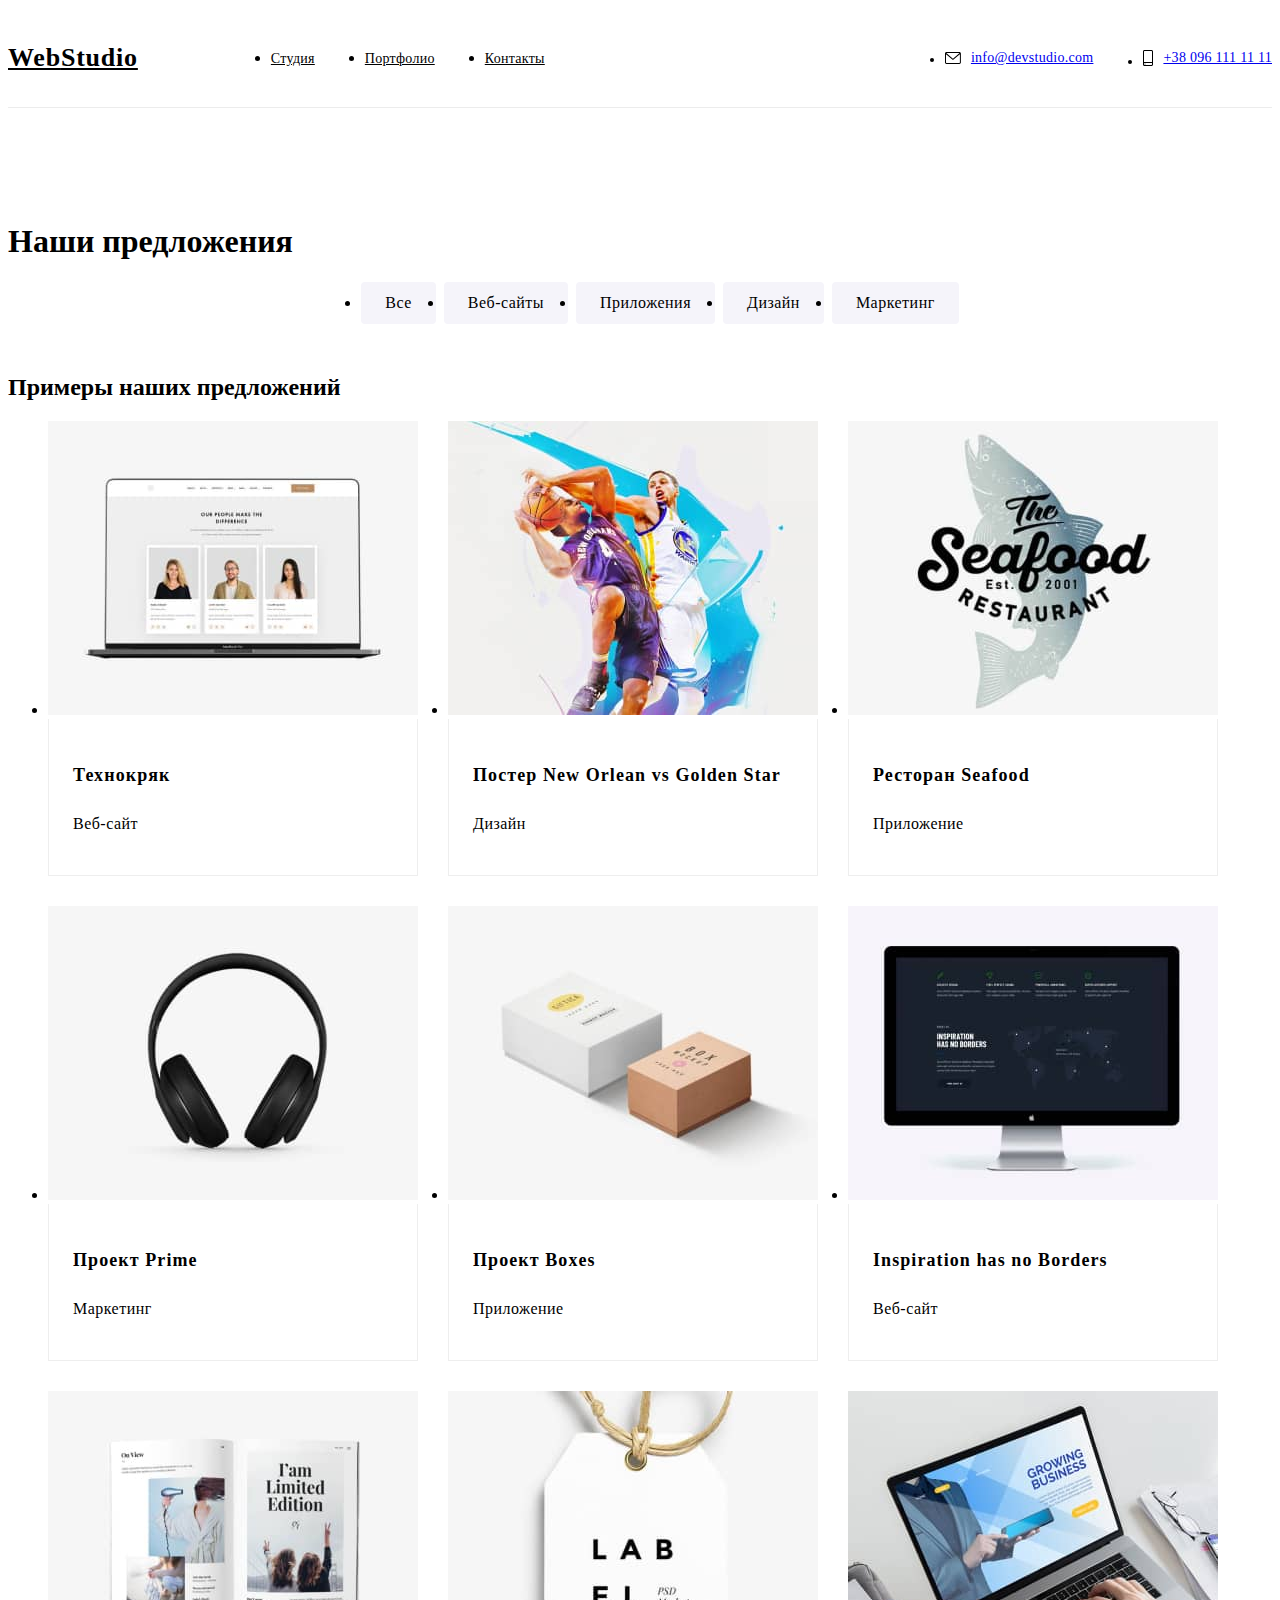
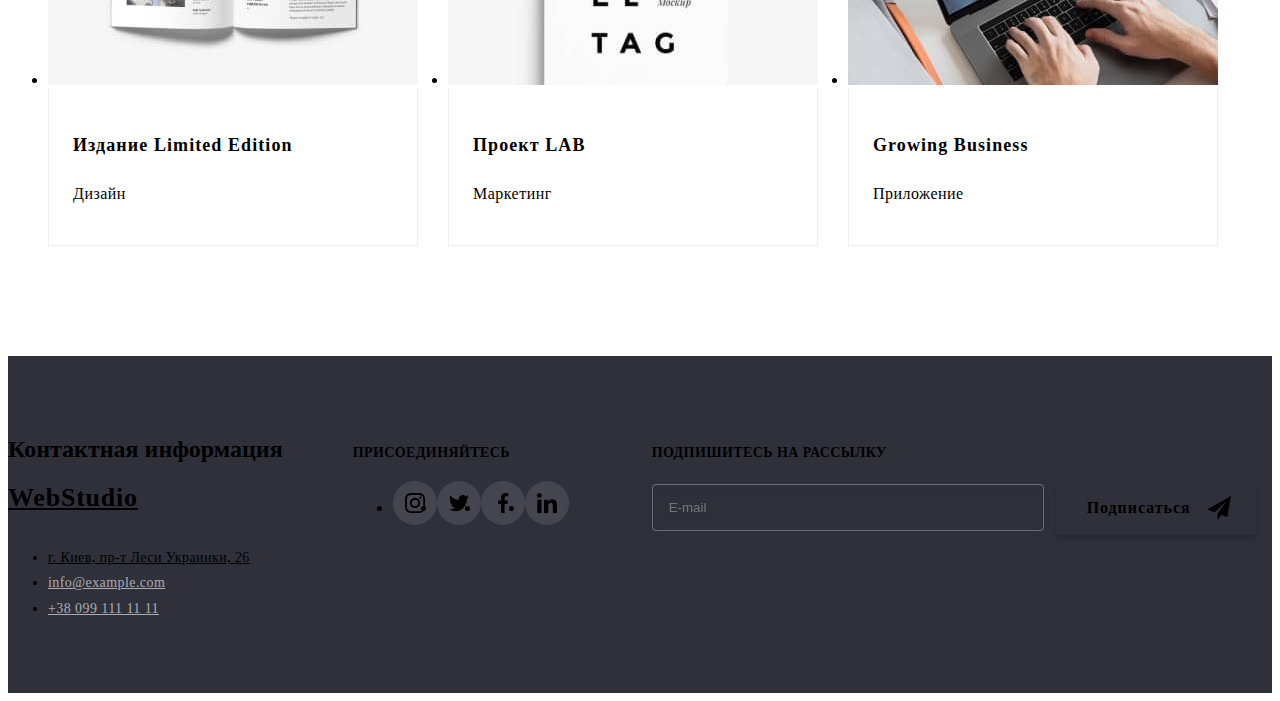
==== portfolio.html @ 4a2175b0 "commit 1" ====
<!DOCTYPE html>
<html lang="ru">
<head>
    <meta charset="UTF-8">
    <meta http-equiv="X-UA-Compatible" content="IE=edge">
    <meta name="viewport" content="width, initial-scale=1.0">
    <title lang="en">WebStudio</title>
    <link rel="preconnect" href="https://fonts.gstatic.com">
    <link href="https://fonts.googleapis.com/css2?family=Raleway:wght@700&family=Roboto:wght@400;500;700;900&display=swap" rel="stylesheet">
    <link rel="stylesheet" href="https://cdnjs.cloudflare.com/ajax/libs/modern-normalize/1.1.0/modern-normalize.min.css" integrity="sha512-wpPYUAdjBVSE4KJnH1VR1HeZfpl1ub8YT/NKx4PuQ5NmX2tKuGu6U/JRp5y+Y8XG2tV+wKQpNHVUX03MfMFn9Q==" crossorigin="anonymous" referrerpolicy="no-referrer" />
    <link rel="stylesheet" href="https://cdnjs.cloudflare.com/ajax/libs/animate.css/4.1.1/animate.min.css"/>
    <link rel="stylesheet" href="./css/styles.css">
</head>
<body>
    <!--Шапка страницы-->
    <header class="header">
        <!--Навигация на другие страницы-->
        <div class="container header-container">
            <nav class="main-nav ">
                <a  href="./index.html" class="logo link logo-shadow "><span class="logo-part"> Web</span>Studio</a>
                <ul class="menu list">
                    <li class="menu-item"><a class="menu-link link" href="./index.html">Студия</a></li>
                    <li class="menu-item"><a class="menu-link link current" href="#портфолио">Портфолио</a></li>
                    <li class="menu-item"><a class="menu-link link" href="#контакты">Контакты</a></li>
                </ul>
            </nav>
            <ul class="communication list">
                <li class="communication-link ">                
                    <a class="mailto-tel-link link" href="mailto:info@devstudio.com">
                        <svg class="icon" width="16" height="12">
                            <use href="./images/icon/sprite.svg#icon-envelope" width="16" height="12"></use>
                        </svg>info@devstudio.com</a></li>
                <li class="communication-link" >
                    <a class="mailto-tel-link link" href="tel:+380961111111">
                        <svg class="icon" width="10" height="16"  >
                            <use href="./images/icon/sprite.svg#icon-smartphone" width="10" height="16" ></use>
                        </svg>+38 096 111 11 11</a></li>
            </ul>
        </div>
    </header>
    <main>
        <section class="portfolio">
            <div class="container offers">
                <h1 class="visually-hidden">Наши предложения</h1>
                <ul class="offers-list list">
                    <li class="offer-item"><button type="button" class="button"> Все </button> </li>
                    <li class="offer-item"><button type="button" class="button"> Веб-сайты </button></li>
                    <li class="offer-item"><button type="button" class="button"> Приложения </button></li>
                    <li class="offer-item"><button type="button" class="button"> Дизайн </button></li>
                    <li class="offer-item"><button type="button" class="button"> Маркетинг </button></li>
                </ul>
            </div>
            <div class="container">
                <h2 class="visually-hidden">Примеры наших предложений</h2>
                <ul class="portfolio-list list">
                    <li class="portfolio-item" >
                        <a href="" class="portfolio-focus">
                            <div class="ortfolio-fucus-img-card">
                                <img class="portfolio-img" src="./images/portfolio/technocrack.jpg" alt="Страница веб-сайта">
                                <p class="overlay">Технокряк это современная площадка распространения коронавируса. Компании используют эту платформу для цифрового шпионажа и атак на защищённые сервера конкурентов.</p>
                            </div>
                            <div class="portfolio-information">
                                <h3 class="portfolio-title">Технокряк</h3>
                                <p class="portfolio-text">Веб-сайт</p>
                            </div>
                        </a>
                    </li>
                    <li class="portfolio-item" >
                        <a href="" class="portfolio-focus">
                            <div class="ortfolio-fucus-img-card">
                                <img class="portfolio-img" src="./images/portfolio/poster.jpg" alt="Два игрока в баскетбол">
                                <p class="overlay">Технокряк это современная площадка распространения коронавируса. Компании используют эту платформу для цифрового шпионажа и атак на защищённые сервера конкурентов.</p>
                            </div>
                            <div class="portfolio-information">
                                <h3 class="portfolio-title">Постер New Orlean vs Golden Star</h3>
                                <p class="portfolio-text">Дизайн</p>
                            </div>
                        </a>
                    </li>
                    <li class="portfolio-item" >
                        <a href="" class="portfolio-focus">
                            <div class="ortfolio-fucus-img-card">
                                <img class="portfolio-img" src="./images/portfolio/restaurant.jpg" alt="Логотип ресторана Seafood">
                                <p class="overlay">Технокряк это современная площадка распространения коронавируса. Компании используют эту платформу для цифрового шпионажа и атак на защищённые сервера конкурентов.</p>
                            </div>
                            <div class="portfolio-information">
                                <h3 class="portfolio-title">Ресторан Seafood</h3>
                                <p class="portfolio-text">Приложение</p>
                            </div>
                        </a>
                    </li>
                    <li class="portfolio-item" >
                        <a href="" class="portfolio-focus">
                            <div class="ortfolio-fucus-img-card">
                                <img class="portfolio-img" src="./images/portfolio/project.jpg" alt="Наушники">
                                <p class="overlay">Технокряк это современная площадка распространения коронавируса. Компании используют эту платформу для цифрового шпионажа и атак на защищённые сервера конкурентов.</p>
                            </div>
                            <div class="portfolio-information">
                                <h3 class="portfolio-title">Проект Prime</h3>
                                <p class="portfolio-text">Маркетинг</p>
                            </div>
                        </a>
                    </li>
                    <li class="portfolio-item" >
                        <a href="" class="portfolio-focus">
                            <div class="ortfolio-fucus-img-card">
                                <img class="portfolio-img" src="./images/portfolio/project-boxes.jpg" alt="Две коробки одна белая вторая светло-коричневая">
                                <p class="overlay">Технокряк это современная площадка распространения коронавируса. Компании используют эту платформу для цифрового шпионажа и атак на защищённые сервера конкурентов.</p>
                            </div>
                            <div class="portfolio-information">
                                <h3 class="portfolio-title">Проект Boxes</h3>
                                <p class="portfolio-text">Приложение</p>
                            </div>
                        </a>
                    </li>
                    <li class="portfolio-item" >
                        <a href="" class="portfolio-focus">
                            <div class="ortfolio-fucus-img-card">
                                <img class="portfolio-img" src="./images/portfolio/inspiration.jpg" alt="Страница веб-сайта на екране монетора">
                                <p class="overlay">Технокряк это современная площадка распространения коронавируса. Компании используют эту платформу для цифрового шпионажа и атак на защищённые сервера конкурентов.</p>
                            </div>
                            <div class="portfolio-information">
                                <h3 class="portfolio-title">Inspiration has no Borders</h3>
                                <p class="portfolio-text">Веб-сайт</p>
                            </div>
                        </a>
                    </li>
                    <li class="portfolio-item" >
                        <a href="" class="portfolio-focus">
                            <div class="ortfolio-fucus-img-card">
                                <img class="portfolio-img" src="./images/portfolio/edition.jpg" alt="Раскрытый журнал">
                                <p class="overlay">Технокряк это современная площадка распространения коронавируса. Компании используют эту платформу для цифрового шпионажа и атак на защищённые сервера конкурентов.</p>
                            </div>
                            <div class="portfolio-information">
                                <h3 class="portfolio-title">Издание Limited Edition</h3>
                                <p class="portfolio-text">Дизайн</p>
                            </div>
                        </a>
                    </li>
                    <li class="portfolio-item" >
                        <a href="" class="portfolio-focus">
                            <div class="ortfolio-fucus-img-card">
                                <img class="portfolio-img" src="./images/portfolio/project-lab.jpg" alt="Ярлык з надписью LAB EL TAG">
                                <p class="overlay">Технокряк это современная площадка распространения коронавируса. Компании используют эту платформу для цифрового шпионажа и атак на защищённые сервера конкурентов.</p>
                            </div>
                            <div class="portfolio-information">
                                <h3 class="portfolio-title">Проект LAB</h3>
                                <p class="portfolio-text">Маркетинг</p>
                            </div>
                        </a>
                    </li>
                    <li class="portfolio-item" >
                        <a href="" class="portfolio-focus">
                            <div class="ortfolio-fucus-img-card">
                                <img class="portfolio-img" src="./images/portfolio/growing-business.jpg" alt="Открыта веб-страница на екране ноутбука">
                                <p class="overlay">Технокряк это современная площадка распространения коронавируса. Компании используют эту платформу для цифрового шпионажа и атак на защищённые сервера конкурентов.</p>
                            </div>
                            <div class="portfolio-information">
                                <h3 class="portfolio-title">Growing Business</h3>
                                <p class="portfolio-text">Приложение</p>
                            </div>
                        </a>
                    </li>
                </ul>
            </div>

        </section>      
    </main>

    <footer class="footer">
        <div class="container footer-container">
            <div class="conteiner-address">
                <h2 class="visually-hidden">Контактная информация</h2>
                <!--Контактная информация-->       
                <a  href="#WebStudio" class="logo link logo-retreat"><span class="logo-part">Web</span><span class="logo-footer">Studio</span> </a>
               <address>
                   <ul class="footer-list list">
                       <li class="footer-item"> <a class="footer-address link" href="https://goo.gl/maps/m8xyBrowQKkQdfv96" target="_blank" rel="noopener noreferrer" >г. Киев, пр-т Леси Украинки, 26</a></li>
                       <li class="footer-item"><a class="footer-mailto link" href="mailto:info@example.com">info@example.com</a></li>
                       <li class="footer-item"> <a class="footer-tel link" href="tel:+380991111111">+38 099 111 11 11</a></li>  
                   </ul>               
               </address>
            </div>
           <div class="container-join">
            <h3 class="join-title" >присоединяйтесь</h3>
            <!--Coц сети--> 
            <ul class="join-list list">
             <li class="join-list-item">
                 <a  href="#" class="join-list-link ">
                    <svg class="join-list-icon">
                        <use href="./images/icon/sprite.svg#icon-instagram"></use>
                    </svg>   
                 </a>
                </li>
             <li class="join-list-item">
                 <a  href="#" class="join-list-link ">
                    <svg class="join-list-icon">
                        <use href="./images/icon/sprite.svg#icon-twitter"></use>
                    </svg>
                 </a>
                </li>
             <li class="join-list-item">
                 <a  href="#" class="join-list-link ">
                    <svg class="join-list-icon">
                        <use href="./images/icon/sprite.svg#icon-facebook"></use>
                    </svg>
                 </a>
                </li>
             <li class="join-list-item">
                 <a  href="#" class="join-list-link ">
                    <svg class="join-list-icon">
                        <use href="./images/icon/sprite.svg#icon-linkedin"></use>
                    </svg>
                 </a>
                </li>
         </ul>
           </div>
           <div class="conteiner-form">
               <h3 class="form-title">Подпишитесь на рассылку</h3>
               <form action="#" class="footer-form">
                   <label class="footer-label">
                       <span class="footer-label">
                            <input class="footer-input" type="email" name="email" placeholder="E-mail" required>
                            <button class="subscribe" type="submit">Подписаться
                                <svg class="subscribe-icon" width="24" height="24">
                                    <use href="./images/icon/sprite.svg#icon-send" ></use>
                                </svg>
                            </button>
                       </span>
                   </label>              
               </form>
           </div>
        </div>
    </footer>

    <script src="./js/modal.js"></script>
</body>
</html>
---- css/styles.css ----
/*============header============*/




.header-container{
    display:flex;     
}

.header{
    border-bottom: 1px solid #ECECEC;
    padding-top: 25px;
    padding-bottom: 24px;
}

.main-nav{
    display: flex;
    align-items: center;
}

/*LOGO*/

.logo{
    margin-right: 93px;
    font-family: var(--secondary-font);
    font-weight: 700;
    font-size: 26px;
    line-height: 1.19;
    letter-spacing: 0.03em;

    color: #000000;
}

.logo-part{
    color: var(--accent-color);
}

/*MENU*/

.link.current{
    color: var(--accent-color);
}

.menu{
    display: flex; 
    align-items: center;
}

.menu-item:not(:last-child){
    margin-right: 50px;
}

.menu-link{
    position: relative;
    font-size: 14px;
    line-height: 1.14;
    letter-spacing: 0.02em;
    padding: 32px 0;         

    color: var(--title-text-colot);

    transition: color 250ms cubic-bezier(0.4, 0, 0.2, 1);
    animation-duration: 500ms;
}

.menu-link:hover,
.menu-link:focus{
    color:var(--accent-color);
}

.menu-link.current::after{
    content: "";
    position: absolute;
    width: 100%;
    height: 4px;
    bottom: 0;
    right: 0;

    background-color: var(--accent-color);
    border-radius: 2px;
}

/*MAILTO AND TEL*/

.communication{
    display: flex;
    margin-left: auto;
    align-items: center;

    font-size: 14px;
    line-height: 1.14;
    letter-spacing: 0.02em;

    fill: var(--secondary-color);
}

.communication-link:not(:last-child){
    margin-right: 50px;
}

.mailto-tel-link{
    display: flex;
    align-items: center;

    transition: fill 250ms cubic-bezier(0.4, 0, 0.2, 1),
    color 250ms cubic-bezier(0.4, 0, 0.2, 1);
}

.mailto-tel-link:hover,
.mailto-tel-link:focus{
    color: var(--accent-color);
    fill: var(--accent-color);
}

.icon{
    margin-right: 10px;
}


/*-----------INDEX--------------*/


/*============header============*/

/*hero*/

.hero{
    background-position: center;
    background-size: cover;
    max-width: 1600px;
    height: 600px;
    margin: 0 auto;
    padding-top: 200px;
    padding-bottom: 200px;

    background-color: #2F303A;
    background-image: linear-gradient(rgba(47, 48, 58, 0.4),
    rgba(47, 48, 58, 0.4))
    ,url("../images/hero/hero.jpg");

    text-align: center;

}

.hero-text{
    margin-right: auto;
    margin-left: auto;

    text-align: center;
    text-transform: uppercase;
    font-weight: 900;
    font-size: 44px;
    line-height: 1.5;
    letter-spacing: 0.06em;
    width: 696px;

    color: var(--primary-bg-color);
    }

 .hero-button{
    padding: 10px 32px;
    margin-top: 30px;
    
    font-family: var(--main-font);
    font-weight: 700;
    font-size: 16px;
    line-height: 1.88;
    align-items: center;
    letter-spacing: 0.06em;
    cursor:pointer;

    color: var(--primary-bg-color);

    background-color: var(--accent-color);
    box-shadow: 0px 4px 4px rgba(0, 0, 0, 0.15);
    border-radius: 4px;
    }


    /*quality*/

.quality{
    padding-top: 94px;
}

 .quality-list{
    display: flex;
    flex-wrap: wrap;
    margin-top: -30px;
    margin-left: -30px;


    font-weight: 400;
    font-size: 14px;
    letter-spacing: 0.03em;
    }

.quality-item {
    margin-top:  30px;
    margin-left: 30px;
    width: 270px;
    
}

.quality-title{
    margin-bottom: 10px;
    font-weight: 700;
    font-size: 14px;
    line-height: 1.14;
    text-transform: uppercase;

    color: var(--title-text-colot);
    }

    .quality-description{
        line-height: 1.71;
    }

.quality-container{
    display: flex;
    align-items: center;
    justify-content: center;
    height: 120px;
    width: 100%;
    text-align: center;
    margin-bottom: 30px;

    background: #F5F4FA;
    border-radius: 4px;
}

.quality-icon{
    width: 70px;
    height: 70px;
}

    /*work*/

.our-work{
    padding-top: 94px;
    padding-bottom: 94px;
}    

.our-work-title{
    padding-bottom: 50px;
    font-weight: 700;
    font-size: 36px;
    line-height: 1.16;
    text-align: center;
    letter-spacing: 0.03em;

    color: var(--title-text-colot);
}

.our-work-list{
    display: flex;
    flex-wrap: wrap;
    margin-top: -30px;
    margin-left: -30px;

}

.our-work-example{
    margin-top: 30px;
    margin-left: 30px;
}

.out-work-card{
    position: relative;
}

.our-work-p{
    position: absolute;
    padding-top: 27px;
    padding-bottom: 27px;
    width: 100%;
    bottom: 0;
    right: 0;

    font-family: var(--main-font);
    font-weight: 700;
    font-size: 14px;
    line-height: 1.14;
    text-align: center;
    letter-spacing: 0.03em;
    text-transform: uppercase;

    color: var(--primary-bg-color);
    background-color: rgba(47, 48, 58, 0.8);
}

/*team*/

.team{
    background: #F5F4FA;
    padding-top: 94px;
    padding-bottom: 94px;
}



.team-title{
    margin-bottom: 50px;
    font-weight: 700;
    font-size: 36px;
    line-height: 1.16;
    text-align: center;
    letter-spacing: 0.03em;

    color: var(--title-text-colot);
}

.team-list{
    display: flex;
    flex-wrap: wrap;
    margin-top: -30px;
    margin-left: -30px;
}

.team-item{
    margin-top: 30px;
    margin-left: 30px;

    width: 270px;
    background-color: var(--primary-bg-color);
    box-shadow: 0px 1px 3px rgba(0, 0, 0, 0.12), 
    0px 1px 1px rgba(0, 0, 0, 0.14), 0px 2px 1px rgba(0, 0, 0, 0.2);
    border-radius: 0px 0px 4px 4px;
}

.team-item-information{
    padding: 30px 32px;
}

.team-representative{
    margin-bottom: 10px;
    font-size: 16px;
    line-height: 1.19;
    text-align: center;
    white-space: pre;
    letter-spacing: 0.03em;

    color: var(--title-text-colot);
}

.team-profession{
    margin-bottom: 16px;
    font-weight: 400;
    font-size: 16px;
    line-height: 1.19;

    text-align: center;
    letter-spacing: 0.03em;
}

.social-list{
    display: flex;
    justify-content: space-between;
}

.social-list-icon{
    width: 20px;
    height: 20px;
}

.social-list-link{
    display: flex;
    align-items: center;
    justify-content: center;
    width: 44px;
    height: 44px;
    border-radius: 50%;
    background-color: transparent;
    fill: #AFB1B8;

    transition: fill 250ms cubic-bezier(0.4, 0, 0.2, 1),
    background-color 250ms cubic-bezier(0.4, 0, 0.2, 1);
}

.social-list-link:focus,
.social-list-link:hover{
    background-color:var(--accent-color);
    fill: var(--primary-bg-color);
} 

/*===============CUSTOMERS===================*/

.customers{
    padding-top: 94px;
    padding-bottom: 94px;
}

.customers-title{
    font-weight: 700;
    font-size: 36px;
    line-height: 1.17;
    text-align: center;
    letter-spacing: 0.03em;

    margin-bottom: 50px;
 
    color: var(--title-text-colot);
}

.customers-item:not(:last-child){
    margin-right: 30px;

}

.customers-list{
    display: flex;
    justify-content: space-between;
    align-items: center;
}

.customers-item{
    width: 170px;
    height: 92px;
}

.customers-list-link{
    display: flex;
    align-items: center;
    justify-content: center;
    width: 100%;
    height: 100%;
    text-align: center;

    background: transparent;
    fill:#AFB1B8;
    border: 1px solid #AFB1B8;
    border-radius: 4px;

    transition: fill 250ms cubic-bezier(0.4, 0, 0.2, 1),
    border 250ms cubic-bezier(0.4, 0, 0.2, 1);
}

.customers-list-link:hover,
.customers-list-link:focus{
    fill: var(--accent-color);
    border:1px solid var(--accent-color);
}


/*============FOOTER===============*/
.footer{
    
    padding-top: 60px;
    padding-bottom: 60px;
    background: #2F303A;
}

.footer-container{
    display: flex;
    align-items: baseline;
}

/* address */

.logo-footer{ 
    color: var(--primary-bg-color);
}

.logo-retreat{
    display: inline-block;
    margin-bottom: 20px;
    margin-right: 0;
}


.footer-item{
    font-style: normal;
    font-weight: 400;
    font-size: 14px;
    line-height: 1.17;

    letter-spacing: 0.03em;
}

.footer-item:not(:last-child){
    margin-bottom: 9px;
}

.footer-address{
    color: var(--primary-bg-color);
}

.footer-mailto,
.footer-tel{
    color: rgba(255, 255, 255, 0.6);

    transition: color 250ms cubic-bezier(0.4, 0, 0.2, 1);
}


.footer-mailto:hover,
.footer-mailto:focus{
    color: var(--accent-color);
}

.footer-tel:hover,
.footer-tel:focus{
    color: var(--accent-color);
}

.conteiner-address{
    margin-right: 70px;
}

/* join */

.container-join{ 
    margin-right: 93px;  
    width: 206px;
}

.join-title{
    margin-bottom: 20px;
    font-weight: 700;
    font-size: 14px;
    line-height: 1.14;
    letter-spacing: 0.03em;
    text-transform: uppercase;

    color: var(--primary-bg-color);
}

.join-list{
    display: flex;
    justify-content: space-between;
}


.join-list:not(:last-child){
    margin-right: 10px;
}


.join-list-icon{
    width: 20px;
    height: 20px;
}

.join-list-link{
    display: flex;
    align-items: center;
    justify-content: center;
    width: 44px;
    height: 44px;
    border-radius: 50%;
    background-color: rgba(255, 255, 255, 0.1);;
    fill: var(--primary-bg-color);

    transition: background-color 250ms cubic-bezier(0.4, 0, 0.2, 1);
}

.join-list-link:focus,
.join-list-link:hover{
    background-color:var(--accent-color);
} 

/* footer-form */

.conteiner-form{
    width: 570px;
}

.form-title{
    margin-bottom: 20px;
    font-family: var(--main-font);
    font-weight: 700;
    font-size: 14px;
    line-height: 1.14;
    letter-spacing: 0.03em;
    text-transform: uppercase;

    color: var(--primary-bg-color);
}

.footer-label{
    display: flex;
    align-items: center;
}

.footer-input{
    padding: 15px 16px;
    width: 358px;
    background-color: transparent;

    border: 1px solid rgba(255, 255, 255, 0.3);
    filter: drop-shadow(0px 4px 4px rgba(0, 0, 0, 0.15));
    border-radius: 4px;
    color: var(--primary-bg-color);
}

.footer-input:focus{
    outline: none;
    border-color: var(--primary-bg-color);
    background-color: transparent;
    color: var(--primary-bg-color);

}

.subscribe{
    width: 200px;
    padding-top: 10px;
    padding-bottom: 10px;
    padding-left: 29px;
    margin-left: 12px;

    font-family: var(--main-font);
    font-weight: 700;
    font-size: 16px;
    line-height: 1.87;
    color: var(--primary-bg-color);

    display: flex;
    align-items: center;
    text-align: center;
    letter-spacing: 0.06em;
    cursor: pointer;

    background-color: var(--accent-color);
    box-shadow: 0px 4px 4px rgba(0, 0, 0, 0.15);
    border-radius: 4px;
    border-color: transparent;
}

.subscribe-icon{
    fill: var(--primary-bg-color);
    margin: auto;
}

/*-----------PORTFOLIO-------------*/

/*------offers-------*/
.offers{
    padding-top: 94px;
    margin-bottom: 50px;
}

.offers-list{
    display: flex;
    justify-content: center;
}

.offer-item:not(:last-child){
    margin-right: 8px;
}
  

.button{
    padding: 6px 22px;
    font-family:var(--main-font);
    font-weight: 500;
    font-size: 16px;
    line-height: 1.63;

    text-align: center;
    letter-spacing: 0.03em;

    cursor:pointer;

    color: var(--title-text-colot);
    background-color: #F5F4FA;
    border-radius: 4px;
    border-color: transparent;

    transition: box-shadow 250ms cubic-bezier(0.4, 0, 0.2, 1),
    background-color 250ms cubic-bezier(0.4, 0, 0.2, 1),
    color 250ms cubic-bezier(0.4, 0, 0.2, 1);
}

.button:focus,
.button:hover{
    color: var(--primary-bg-color);
    background-color: var(--accent-color);
    box-shadow: 0px 3px 1px rgba(0, 0, 0, 0.1), 0px 1px 2px rgba(0, 0, 0, 0.08), 0px 2px 2px rgba(0, 0, 0, 0.12);
}

/*---------img------------*/

.portfolio{
    padding-bottom: 94px;
}

.portfolio-list{
    display: flex;
    flex-wrap: wrap;
    margin-left: -30px;
    margin-top: -30px;
}

.portfolio-item{
    margin-left: 30px;
    margin-top: 30px;
    width: 370px;
    text-decoration: none;

    background-color: var(--primary-bg-color);
    box-sizing: border-box;
}

.portfolio-focus{
    display: block;
    text-decoration: none;
    color: currentColor;

    transition: box-shadow 250ms cubic-bezier(0.4, 0, 0.2, 1);
}

.portfolio-focus:hover,
.portfolio-focus:focus{
    box-shadow: 0px 1px 1px rgba(0, 0, 0, 0.12), 
    0px 4px 4px rgba(0, 0, 0, 0.06), 1px 4px 6px rgba(0, 0, 0, 0.16);
}

.portfolio-information{
    padding: 20px 24px;
    border-right: 1px solid #EEEEEE;
    border-bottom: 1px solid #EEEEEE;
    border-left: 1px solid #EEEEEE;
    text-decoration: none;
}

.portfolio-title{
    margin-bottom: 4px;

    font-family: var(--main-font);
    font-weight: 700;
    font-size: 18px;
    line-height: 2;
    letter-spacing: 0.06em;

    color: var(--title-text-colot);
}

.portfolio-text{
    font-weight: 400;
    font-size: 16px;
    line-height: 1.88;

    letter-spacing: 0.03em;
}

.ortfolio-fucus-img-card{
    position: relative;
    overflow: hidden;
}

.overlay{
    position: absolute;
    padding: 62px 23px;
    overflow: auto;
    top: 0;
    left: 0;
    width: 100%;
    height: 100%;


    font-family: var(--main-font);
    font-weight: 400;
    font-size: 18px;
    line-height: 1.55;    
    letter-spacing: 0.03em;

    background-color: rgba(33, 150, 243, 0.9);;
    color: var(--primary-bg-color);
    border: 1px solid #000000;
    box-shadow: 0px 4px 4px rgba(0, 0, 0, 0.25);

    transform: translateY(100%);
    transition: transform 250ms cubic-bezier(0.4, 0, 0.2, 1);
}

.portfolio-focus:hover .overlay,
.portfolio-focus:focus .overlay{
    transform: translateY(0%);
}

/*================BACKDROP===============*/

.backdrop{
    position: fixed;
    top: 0;
    left: 0;
    width: 100vw;
    height: 100vh;
    background-color: rgba(0, 0, 0, 0.2);

    opacity:1;
    visibility: visible;
    pointer-events: auto;
    transition: opacity 500ms linear, visibility 500ms linear;

}

.modal{
    padding: 40px;
    width: 528px;
    height: 581px;
    background-color: var(--primary-bg-color);
    position: absolute;
    left: 50%;
    top: 50%;
    transform: translate(-50%, -50%);
}

.modal-button{
    position: absolute;
    width: 30px;
    height: 30px;
    cursor: pointer;
    top: 8px;
    right: 8px;
    padding: 0;

    border-radius: 50%;
    background-color: var(--primary-bg-color);
    border: 1px solid rgba(0, 0, 0, 0.1);
}

.modal-button:focus .modal-icon{
    fill: var(--accent-color);
}

.modal-icon{
    text-align: center;
    fill: #000000;
    transition: fill 250ms cubic-bezier(0.4, 0, 0.2, 1);
}

/* .modal-button:focus{
    fill: var(--accent-color);
} */

.is-hidden{
    opacity:0;
    visibility: hidden;
    pointer-events: none;
}

/* in modal */

.modal-form{
    display: flex;
    flex-direction: column;
}

.modal-form-heat{
    margin-bottom: 12px;

    font-family: var(--main-font);
    font-weight: 700;
    font-size: 20px;
    line-height: 1.15;
    text-align: center;
    letter-spacing: 0.03em;
    
    color: var(--title-text-colot);
}

.modal-form-field{
    margin-bottom: 10px;

    font-family: var(--main-font);
    font-weight: 400;
    font-size: 12px;
    line-height: 1.16;
    letter-spacing: 0.01em;
    
    color: var(--secondary-color);
}

.modal-form-imput-wrapper{
    display: block;
    position: relative;
    margin-top: 4px;
}

.modal-form-imput{
    padding: 12px 42px;
    width: 100%;
    height: 40px;

    border: 1px solid rgba(33, 33, 33, 0.2);
    border-radius: 4px;

    transition: border-color 250ms cubic-bezier(0.4, 0, 0.2, 1),
    fill 250ms cubic-bezier(0.4, 0, 0.2, 1);
}

.modal-form-imput:focus{
    outline: none;
    border-color: var(--accent-color);
}

.modal-form-imput:focus+ .modal-form-icon{
    fill: var(--accent-color);
}

.modal-form-message{
    margin-top: 4px;
    padding: 12px 16px;

    resize: none;
    width: 100%;
    height: 120px;

    border: 1px solid rgba(33, 33, 33, 0.2);
    border-radius: 4px;
    transition: border-color 250ms cubic-bezier(0.4, 0, 0.2, 1);
}

.modal-form-message:focus{
    outline: none;
    border-color: var(--accent-color);
}
    
.modal-form-icon{
    position: absolute;
    bottom: 11px;
    left: 12px;
    width: 18px;
    height: 18px; 
}

.modal-form-checkbox:checked + .modal-form-checkbox-label::before {
    background-color: var(--accent-color);
    background-image: url(../images/icon/iconcheck.svg);    
    background-repeat: no-repeat;
    background-position: center;    
    background-origin: padding-box;
    border-color:var(--accent-color);
}

.modal-form-checkbox:focus + .modal-form-checkbox-label::before {
    border-color: var(--accent-color);
}

.modal-form-checkbox{
    transition: outline 250ms cubic-bezier(0.4, 0, 0.2, 1);
}


.modal-form-checkbox-label {
    display: flex;
    align-items: center;
    font-size: 12px;
    margin-bottom: 20px;
}
  
.modal-form-checkbox-label::before {
    display: block;
    content: "";
    width: 16px;
    height: 15px;
    border: 2px solid #212121;
    cursor: pointer;
    margin-right: 8px;
    border-radius: 4px;
}

.modal-form-checkbox-label{
    display: flex;
    align-items: center;
    margin-bottom: 30px;

    font-family: var(--main-font);
    font-weight: 400;
    font-size: 14px;
    line-height: 2;
    letter-spacing: 0.03em;

    color: var(--secondary-color);
}

.modal-form-button{
    margin-right: auto;
    margin-left: auto;
    padding-top: 10px;
    padding-bottom: 10px;
    width: 200px;
    
    font-family: var(--main-font);
    font-weight: 700;
    font-size: 16px;
    line-height: 1.88;
    align-items: center;
    letter-spacing: 0.06em;
    cursor:pointer;
    
    color: var(--primary-bg-color);
    
    background: #2196F3;
    box-shadow: 0px 4px 4px rgba(0, 0, 0, 0.15);
    border-radius: 4px;
    border-color: transparent;
}

.modal-form-checlbox-link {
    font-family: var(--main-font);
    font-weight: 400;
    font-size: 14px;
    line-height: 2;
    
    letter-spacing: 0.03em;
    text-decoration-line: underline;
    color: var(--accent-color);
}
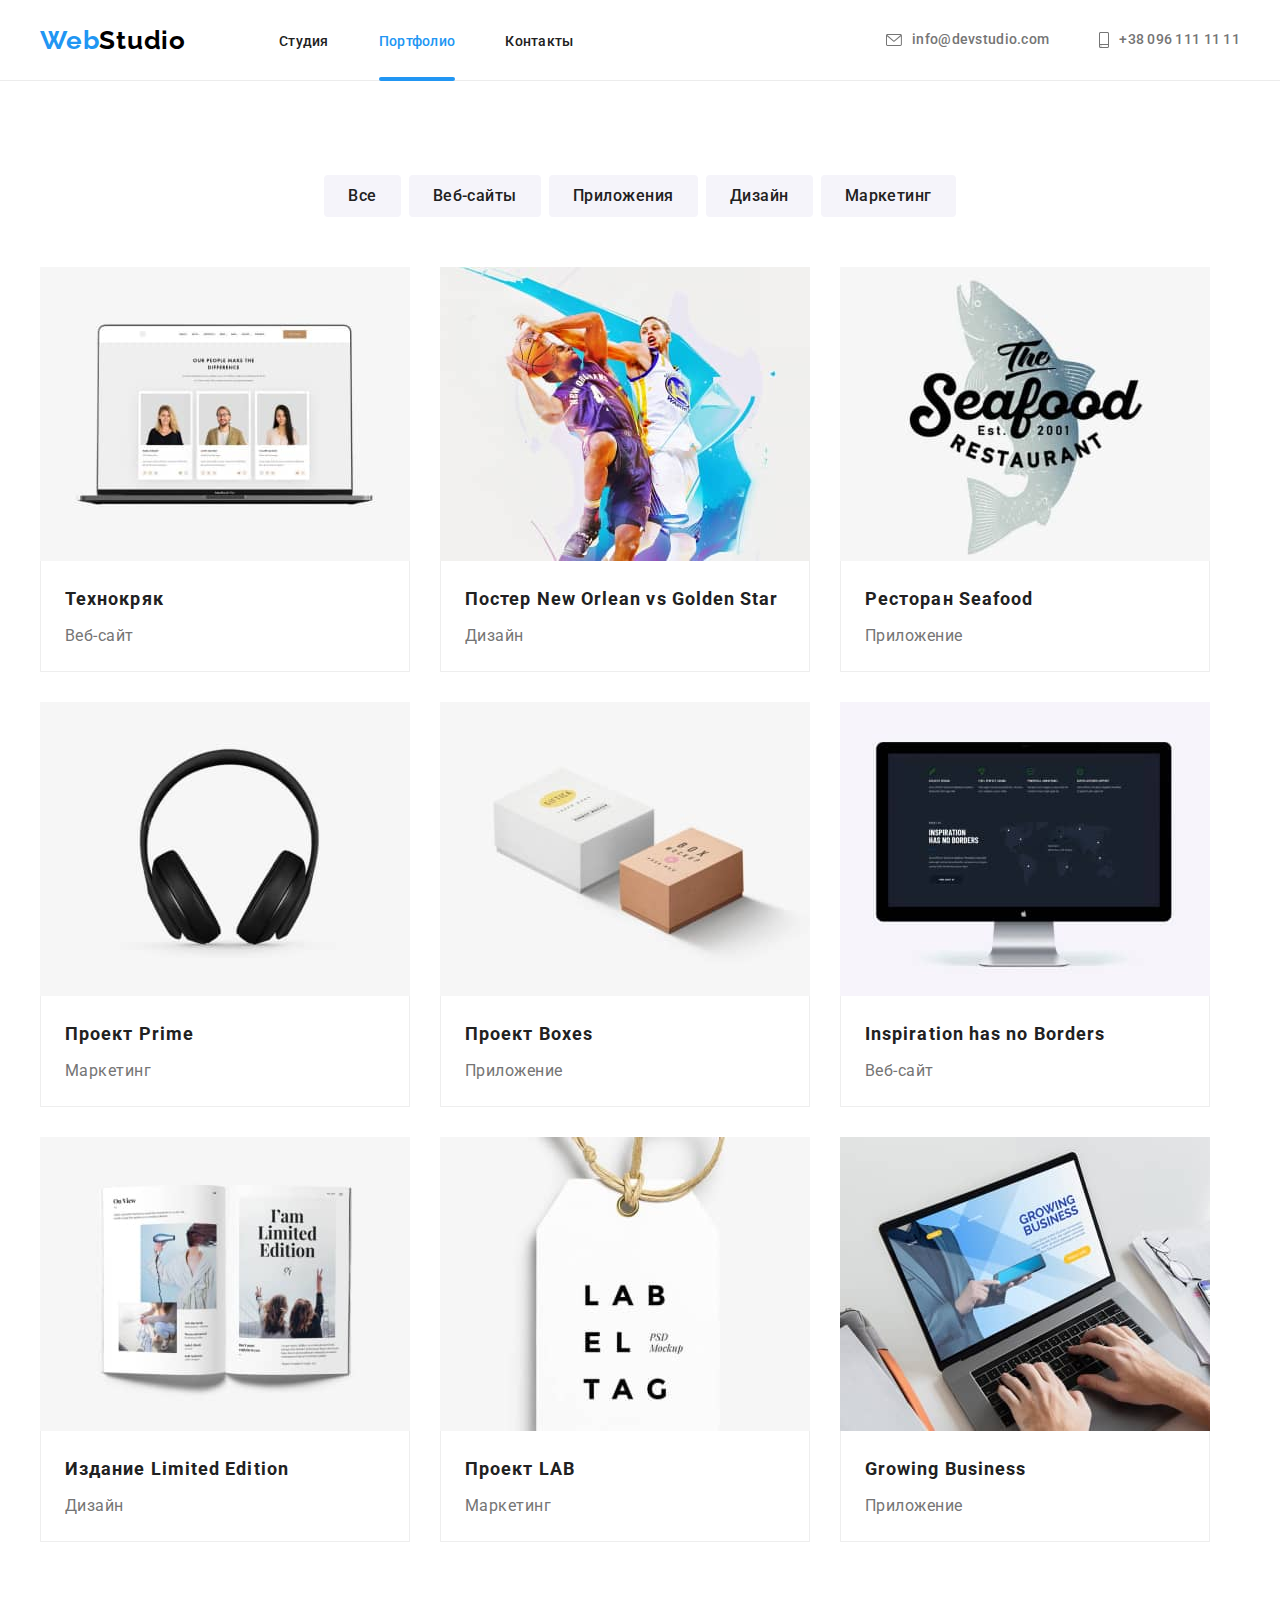
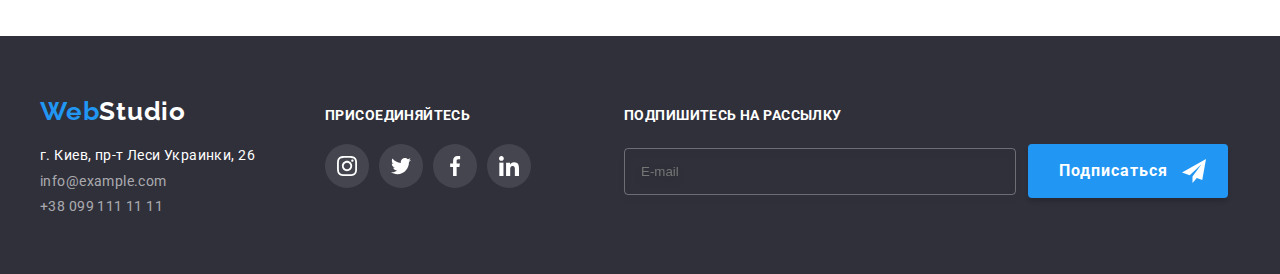
==== commit e7928899: "перетворення з css на scss" ====
--- a/portfolio.html
+++ b/portfolio.html
@@ -9,7 +9,7 @@
     <link href="https://fonts.googleapis.com/css2?family=Raleway:wght@700&family=Roboto:wght@400;500;700;900&display=swap" rel="stylesheet">
     <link rel="stylesheet" href="https://cdnjs.cloudflare.com/ajax/libs/modern-normalize/1.1.0/modern-normalize.min.css" integrity="sha512-wpPYUAdjBVSE4KJnH1VR1HeZfpl1ub8YT/NKx4PuQ5NmX2tKuGu6U/JRp5y+Y8XG2tV+wKQpNHVUX03MfMFn9Q==" crossorigin="anonymous" referrerpolicy="no-referrer" />
     <link rel="stylesheet" href="https://cdnjs.cloudflare.com/ajax/libs/animate.css/4.1.1/animate.min.css"/>
-    <link rel="stylesheet" href="./css/styles.css">
+    <link rel="stylesheet" href="./css/main.min.css">
 </head>
 <body>
     <!--Шапка страницы-->
--- a/css/main.min.css
+++ b/css/main.min.css
@@ -0,0 +1,2 @@
+:root{--main-font:'Roboto', "Sans","Lato", sans-serif;--secondary-font:'Raleway', "Montserrat", sans-serif;--title-text-colot: #212121;--accent-color: #2196F3;--primary-bg-color:#FFFFFF;--secondary-color:#757575}.visually-hidden{position:absolute;width:1px;height:1px;margin:-1px;border:0;padding:0;white-space:nowrap;clip-path:inset(100%);clip:rect(0 0 0 0);overflow:hidden}body{font-family:var(--main-font);font-weight:500;margin:0px;color:var(--secondary-color);background:var(--primary-bg-color)}h1,h2,h3,h4,h5,h6,p{margin-top:0;margin-bottom:0}ul,ol{margin-top:0;margin-bottom:0;padding-left:0}img{display:block;max-width:100%;height:auto}.list{list-style:none}.link{text-decoration:none;color:inherit}.container{width:1200px;padding-left:15px;padding-right:15px;margin:0 auto}.backdrop{position:fixed;top:0;left:0;width:100vw;height:100vh;background-color:rgba(0,0,0,0.2);opacity:1;visibility:visible;pointer-events:auto;transition:opacity 500ms linear, visibility 500ms linear}.is-hidden{opacity:0;visibility:hidden;pointer-events:none}.logo{margin-right:93px;font-family:var(--secondary-font);font-weight:700;font-size:26px;line-height:1.19;letter-spacing:0.03em;color:#000000}.logo-part{color:var(--accent-color)}.logo-footer{color:var(--primary-bg-color)}.logo-retreat{display:inline-block;margin-bottom:20px;margin-right:0}.social-list{display:flex;justify-content:space-between}.social-list-icon{width:20px;height:20px}.social-list-link{display:flex;align-items:center;justify-content:center;width:44px;height:44px;border-radius:50%;background-color:transparent;fill:#AFB1B8;transition:fill 250ms cubic-bezier(0.4, 0, 0.2, 1),background-color 250ms cubic-bezier(0.4, 0, 0.2, 1)}.social-list-link:focus,.social-list-link:hover{background-color:var(--accent-color);fill:var(--primary-bg-color)}.button{padding:6px 22px;font-family:var(--main-font);font-weight:500;font-size:16px;line-height:1.63;text-align:center;letter-spacing:0.03em;cursor:pointer;color:var(--title-text-colot);background-color:#F5F4FA;border-radius:4px;border-color:transparent;transition:box-shadow 250ms cubic-bezier(0.4, 0, 0.2, 1),background-color 250ms cubic-bezier(0.4, 0, 0.2, 1),color 250ms cubic-bezier(0.4, 0, 0.2, 1)}.button:focus,.button:hover{color:var(--primary-bg-color);background-color:var(--accent-color);box-shadow:0px 3px 1px rgba(0,0,0,0.1),0px 1px 2px rgba(0,0,0,0.08),0px 2px 2px rgba(0,0,0,0.12)}.header-container{display:flex}.header{border-bottom:1px solid #ECECEC;padding-top:25px;padding-bottom:24px}.main-nav{display:flex;align-items:center}.link.current{color:var(--accent-color)}.menu{display:flex;align-items:center}.menu-item:not(:last-child){margin-right:50px}.menu-link{position:relative;font-size:14px;line-height:1.14;letter-spacing:0.02em;padding:32px 0;color:var(--title-text-colot);transition:color 250ms cubic-bezier(0.4, 0, 0.2, 1);animation-duration:500ms}.menu-link:hover,.menu-link:focus{color:var(--accent-color)}.menu-link.current::after{content:"";position:absolute;width:100%;height:4px;bottom:0;right:0;background-color:var(--accent-color);border-radius:2px}.communication{display:flex;margin-left:auto;align-items:center;font-size:14px;line-height:1.14;letter-spacing:0.02em;fill:var(--secondary-color)}.communication-link:not(:last-child){margin-right:50px}.mailto-tel-link{display:flex;align-items:center;transition:fill 250ms cubic-bezier(0.4, 0, 0.2, 1),color 250ms cubic-bezier(0.4, 0, 0.2, 1)}.mailto-tel-link:hover,.mailto-tel-link:focus{color:var(--accent-color);fill:var(--accent-color)}.icon{margin-right:10px}.modal{padding:40px;width:528px;height:581px;background-color:var(--primary-bg-color);position:absolute;left:50%;top:50%;transform:translate(-50%, -50%)}.modal-button{position:absolute;width:30px;height:30px;cursor:pointer;top:8px;right:8px;padding:0;border-radius:50%;background-color:var(--primary-bg-color);border:1px solid rgba(0,0,0,0.1)}.modal-button:focus .modal-icon{fill:var(--accent-color)}.modal-icon{text-align:center;fill:#000000;transition:fill 250ms cubic-bezier(0.4, 0, 0.2, 1)}.modal-form{display:flex;flex-direction:column}.modal-form-heat{margin-bottom:12px;font-family:var(--main-font);font-weight:700;font-size:20px;line-height:1.15;text-align:center;letter-spacing:0.03em;color:var(--title-text-colot)}.modal-form-field{margin-bottom:10px;font-family:var(--main-font);font-weight:400;font-size:12px;line-height:1.16;letter-spacing:0.01em;color:var(--secondary-color)}.modal-form-imput-wrapper{display:block;position:relative;margin-top:4px}.modal-form-imput{padding:12px 42px;width:100%;height:40px;border:1px solid rgba(33,33,33,0.2);border-radius:4px;transition:border-color 250ms cubic-bezier(0.4, 0, 0.2, 1),fill 250ms cubic-bezier(0.4, 0, 0.2, 1)}.modal-form-imput:focus{outline:none;border-color:var(--accent-color)}.modal-form-imput:focus+.modal-form-icon{fill:var(--accent-color)}.modal-form-message{margin-top:4px;padding:12px 16px;resize:none;width:100%;height:120px;border:1px solid rgba(33,33,33,0.2);border-radius:4px;transition:border-color 250ms cubic-bezier(0.4, 0, 0.2, 1)}.modal-form-message:focus{outline:none;border-color:var(--accent-color)}.modal-form-icon{position:absolute;bottom:11px;left:12px;width:18px;height:18px}.modal-form-checkbox:checked+.modal-form-checkbox-label::before{background-color:var(--accent-color);background-image:url(../images/icon/iconcheck.svg);background-repeat:no-repeat;background-position:center;background-origin:padding-box;border-color:var(--accent-color)}.modal-form-checkbox:focus+.modal-form-checkbox-label::before{border-color:var(--accent-color)}.modal-form-checkbox{transition:outline 250ms cubic-bezier(0.4, 0, 0.2, 1)}.modal-form-checkbox-label{display:flex;align-items:center;font-size:12px;margin-bottom:20px}.modal-form-checkbox-label::before{display:block;content:"";width:16px;height:15px;border:2px solid #212121;cursor:pointer;margin-right:8px;border-radius:4px}.modal-form-checkbox-label{display:flex;align-items:center;margin-bottom:30px;font-family:var(--main-font);font-weight:400;font-size:14px;line-height:2;letter-spacing:0.03em;color:var(--secondary-color)}.modal-form-button{margin-right:auto;margin-left:auto;padding-top:10px;padding-bottom:10px;width:200px;font-family:var(--main-font);font-weight:700;font-size:16px;line-height:1.88;align-items:center;letter-spacing:0.06em;cursor:pointer;color:var(--primary-bg-color);background:#2196F3;box-shadow:0px 4px 4px rgba(0,0,0,0.15);border-radius:4px;border-color:transparent}.modal-form-checlbox-link{font-family:var(--main-font);font-weight:400;font-size:14px;line-height:2;letter-spacing:0.03em;text-decoration-line:underline;color:var(--accent-color)}.hero{background-position:center;background-size:cover;max-width:1600px;height:600px;margin:0 auto;padding-top:200px;padding-bottom:200px;background-color:#2F303A;background-image:linear-gradient(rgba(47,48,58,0.4), rgba(47,48,58,0.4)),url("../images/hero/hero.jpg");text-align:center}.hero-text{margin-right:auto;margin-left:auto;text-align:center;text-transform:uppercase;font-weight:900;font-size:44px;line-height:1.5;letter-spacing:0.06em;width:696px;color:var(--primary-bg-color)}.hero-button{padding:10px 32px;margin-top:30px;font-family:var(--main-font);font-weight:700;font-size:16px;line-height:1.88;align-items:center;letter-spacing:0.06em;cursor:pointer;color:var(--primary-bg-color);background-color:var(--accent-color);box-shadow:0px 4px 4px rgba(0,0,0,0.15);border-radius:4px}.our-work{padding-top:94px;padding-bottom:94px}.our-work-title{padding-bottom:50px;font-weight:700;font-size:36px;line-height:1.16;text-align:center;letter-spacing:0.03em;color:var(--title-text-colot)}.our-work-list{display:flex;flex-wrap:wrap;margin-top:-30px;margin-left:-30px}.our-work-example{margin-top:30px;margin-left:30px}.out-work-card{position:relative}.our-work-p{position:absolute;padding-top:27px;padding-bottom:27px;width:100%;bottom:0;right:0;font-family:var(--main-font);font-weight:700;font-size:14px;line-height:1.14;text-align:center;letter-spacing:0.03em;text-transform:uppercase;color:var(--primary-bg-color);background-color:rgba(47,48,58,0.8)}.quality{padding-top:94px}.quality-list{display:flex;flex-wrap:wrap;margin-top:-30px;margin-left:-30px;font-weight:400;font-size:14px;letter-spacing:0.03em}.quality-item{margin-top:30px;margin-left:30px;width:270px}.quality-title{margin-bottom:10px;font-weight:700;font-size:14px;line-height:1.14;text-transform:uppercase;color:var(--title-text-colot)}.quality-description{line-height:1.71}.quality-container{display:flex;align-items:center;justify-content:center;height:120px;width:100%;text-align:center;margin-bottom:30px;background:#F5F4FA;border-radius:4px}.quality-icon{width:70px;height:70px}.team{background:#F5F4FA;padding-top:94px;padding-bottom:94px}.team-title{margin-bottom:50px;font-weight:700;font-size:36px;line-height:1.16;text-align:center;letter-spacing:0.03em;color:var(--title-text-colot)}.team-list{display:flex;flex-wrap:wrap;margin-top:-30px;margin-left:-30px}.team-item{margin-top:30px;margin-left:30px;width:270px;background-color:var(--primary-bg-color);box-shadow:0px 1px 3px rgba(0,0,0,0.12),0px 1px 1px rgba(0,0,0,0.14),0px 2px 1px rgba(0,0,0,0.2);border-radius:0px 0px 4px 4px}.team-item-information{padding:30px 32px}.team-representative{margin-bottom:10px;font-size:16px;line-height:1.19;text-align:center;white-space:pre;letter-spacing:0.03em;color:var(--title-text-colot)}.team-profession{margin-bottom:16px;font-weight:400;font-size:16px;line-height:1.19;text-align:center;letter-spacing:0.03em}.customers{padding-top:94px;padding-bottom:94px}.customers-title{font-weight:700;font-size:36px;line-height:1.17;text-align:center;letter-spacing:0.03em;margin-bottom:50px;color:var(--title-text-colot)}.customers-item:not(:last-child){margin-right:30px}.customers-list{display:flex;justify-content:space-between;align-items:center}.customers-item{width:170px;height:92px}.customers-list-link{display:flex;align-items:center;justify-content:center;width:100%;height:100%;text-align:center;background:transparent;fill:#AFB1B8;border:1px solid #AFB1B8;border-radius:4px;transition:fill 250ms cubic-bezier(0.4, 0, 0.2, 1),border 250ms cubic-bezier(0.4, 0, 0.2, 1)}.customers-list-link:hover,.customers-list-link:focus{fill:var(--accent-color);border:1px solid var(--accent-color)}.container-join{margin-right:93px;width:206px}.join-title{margin-bottom:20px;font-weight:700;font-size:14px;line-height:1.14;letter-spacing:0.03em;text-transform:uppercase;color:var(--primary-bg-color)}.join-list{display:flex;justify-content:space-between}.join-list:not(:last-child){margin-right:10px}.join-list-icon{width:20px;height:20px}.join-list-link{display:flex;align-items:center;justify-content:center;width:44px;height:44px;border-radius:50%;background-color:rgba(255,255,255,0.1);fill:var(--primary-bg-color);transition:background-color 250ms cubic-bezier(0.4, 0, 0.2, 1)}.join-list-link:focus,.join-list-link:hover{background-color:var(--accent-color)}.footer{padding-top:60px;padding-bottom:60px;background:#2F303A}.footer-container{display:flex;align-items:baseline}.footer-item{font-style:normal;font-weight:400;font-size:14px;line-height:1.17;letter-spacing:0.03em}.footer-item:not(:last-child){margin-bottom:9px}.footer-address{color:var(--primary-bg-color)}.footer-mailto,.footer-tel{color:rgba(255,255,255,0.6);transition:color 250ms cubic-bezier(0.4, 0, 0.2, 1)}.footer-mailto:hover,.footer-mailto:focus{color:var(--accent-color)}.footer-tel:hover,.footer-tel:focus{color:var(--accent-color)}.conteiner-address{margin-right:70px}.conteiner-form{width:570px}.form-title{margin-bottom:20px;font-family:var(--main-font);font-weight:700;font-size:14px;line-height:1.14;letter-spacing:0.03em;text-transform:uppercase;color:var(--primary-bg-color)}.footer-label{display:flex;align-items:center}.footer-input{padding:15px 16px;width:358px;background-color:transparent;border:1px solid rgba(255,255,255,0.3);filter:drop-shadow(0px 4px 4px rgba(0,0,0,0.15));border-radius:4px;color:var(--primary-bg-color)}.footer-input:focus{outline:none;border-color:var(--primary-bg-color);background-color:transparent;color:var(--primary-bg-color)}.subscribe{width:200px;padding-top:10px;padding-bottom:10px;padding-left:29px;margin-left:12px;font-family:var(--main-font);font-weight:700;font-size:16px;line-height:1.87;color:var(--primary-bg-color);display:flex;align-items:center;text-align:center;letter-spacing:0.06em;cursor:pointer;background-color:var(--accent-color);box-shadow:0px 4px 4px rgba(0,0,0,0.15);border-radius:4px;border-color:transparent}.subscribe-icon{fill:var(--primary-bg-color);margin:auto}.offers{padding-top:94px;margin-bottom:50px}.offers-list{display:flex;justify-content:center}.offer-item:not(:last-child){margin-right:8px}.portfolio{padding-bottom:94px}.portfolio-list{display:flex;flex-wrap:wrap;margin-left:-30px;margin-top:-30px}.portfolio-item{margin-left:30px;margin-top:30px;width:370px;text-decoration:none;background-color:var(--primary-bg-color);box-sizing:border-box}.portfolio-focus{display:block;text-decoration:none;color:currentColor;transition:box-shadow 250ms cubic-bezier(0.4, 0, 0.2, 1)}.portfolio-focus:hover,.portfolio-focus:focus{box-shadow:0px 1px 1px rgba(0,0,0,0.12),0px 4px 4px rgba(0,0,0,0.06),1px 4px 6px rgba(0,0,0,0.16)}.portfolio-information{padding:20px 24px;border-right:1px solid #EEEEEE;border-bottom:1px solid #EEEEEE;border-left:1px solid #EEEEEE;text-decoration:none}.portfolio-title{margin-bottom:4px;font-family:var(--main-font);font-weight:700;font-size:18px;line-height:2;letter-spacing:0.06em;color:var(--title-text-colot)}.portfolio-text{font-weight:400;font-size:16px;line-height:1.88;letter-spacing:0.03em}.ortfolio-fucus-img-card{position:relative;overflow:hidden}.overlay{position:absolute;padding:62px 23px;overflow:auto;top:0;left:0;width:100%;height:100%;font-family:var(--main-font);font-weight:400;font-size:18px;line-height:1.55;letter-spacing:0.03em;background-color:rgba(33,150,243,0.9);color:var(--primary-bg-color);border:1px solid #000000;box-shadow:0px 4px 4px rgba(0,0,0,0.25);transform:translateY(100%);transition:transform 250ms cubic-bezier(0.4, 0, 0.2, 1)}.portfolio-focus:hover .overlay,.portfolio-focus:focus .overlay{transform:translateY(0%)}
+/*# sourceMappingURL=main.min.css.map */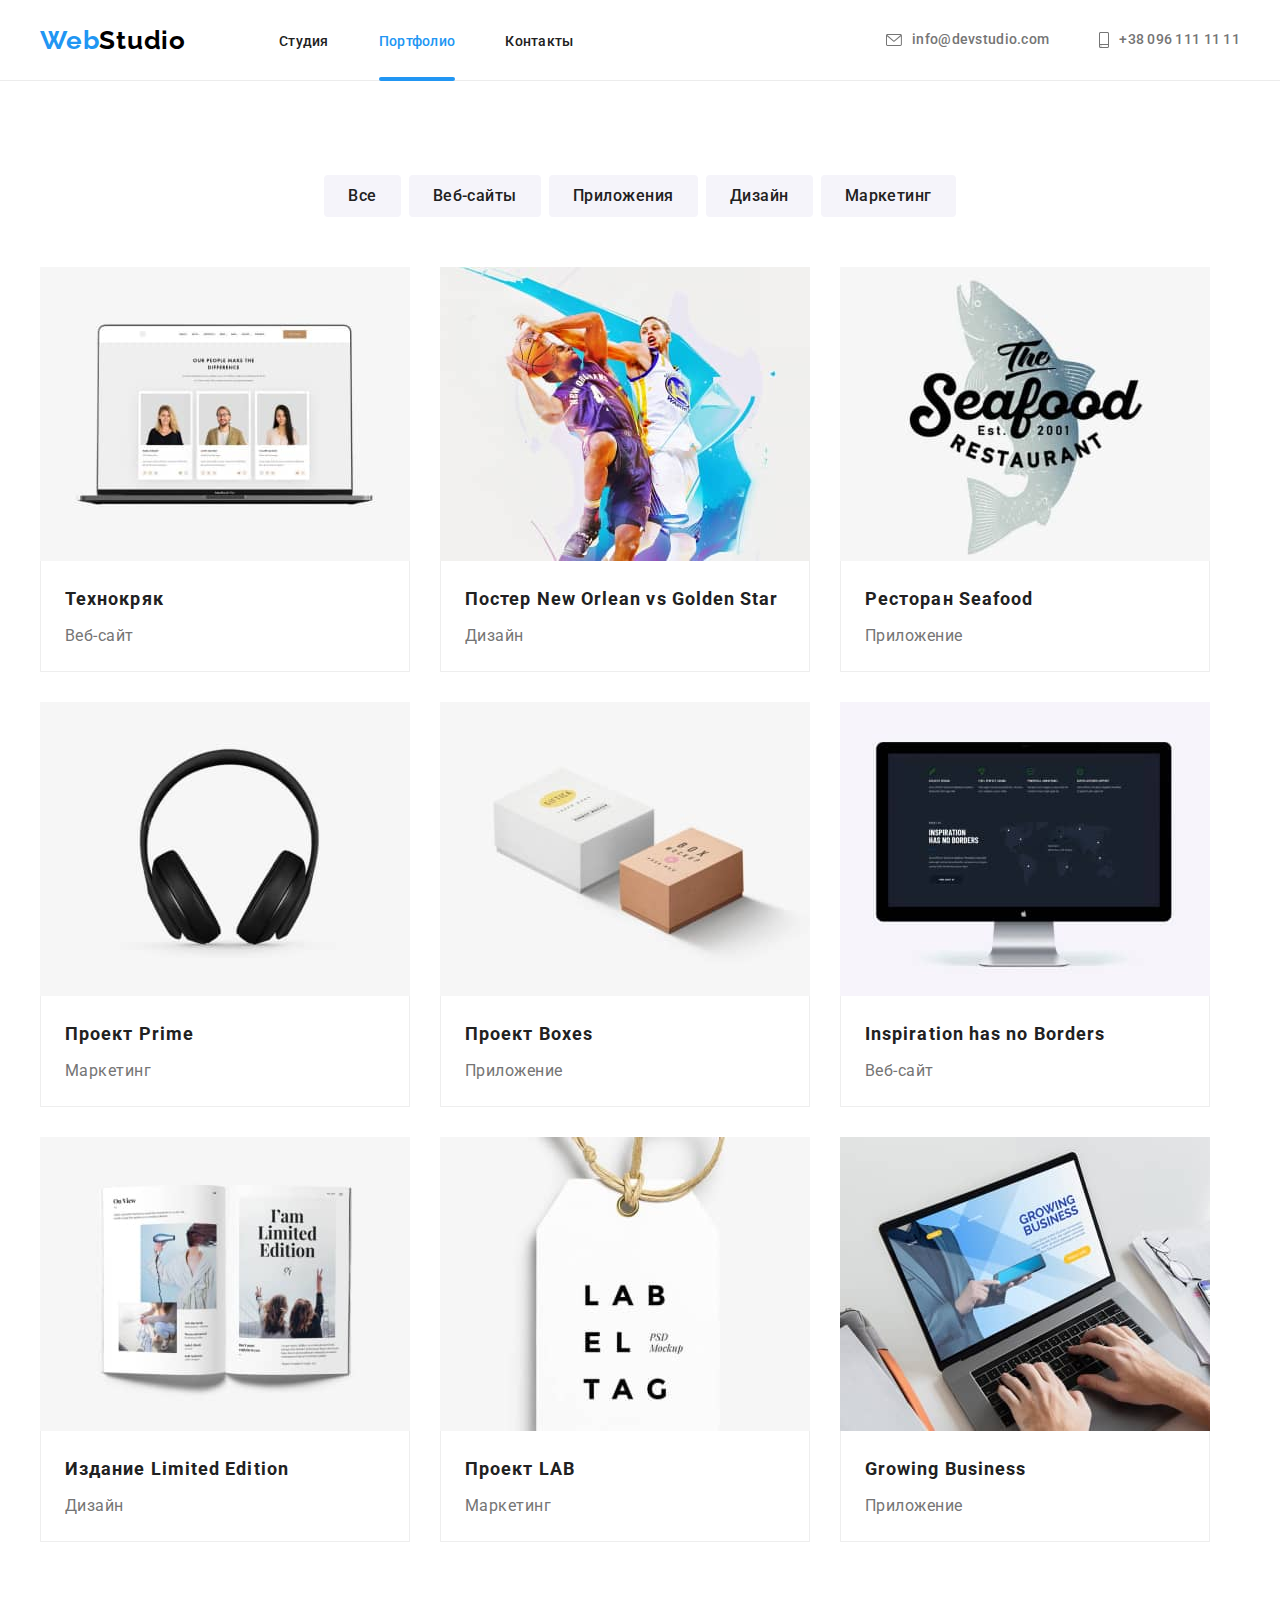
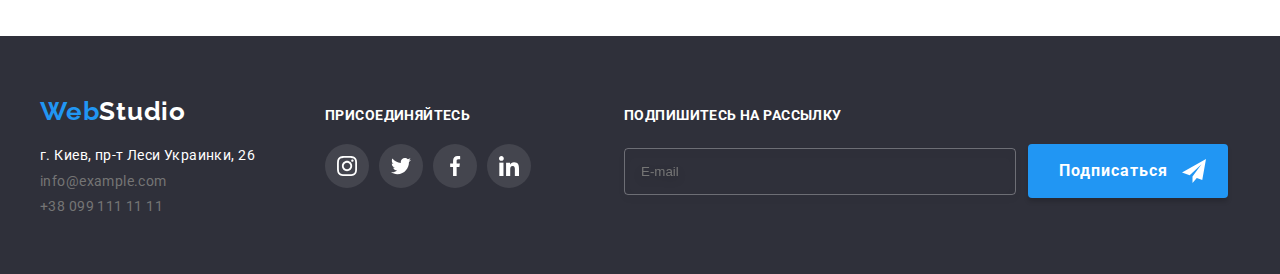
==== commit 8f4a49d6: "end" ====
--- a/portfolio.html
+++ b/portfolio.html
@@ -17,147 +17,147 @@
         <!--Навигация на другие страницы-->
         <div class="container header-container">
             <nav class="main-nav ">
-                <a  href="./index.html" class="logo link logo-shadow "><span class="logo-part"> Web</span>Studio</a>
+                <a  href="./index.html" class="logo link "><span class="logo--part"> Web</span>Studio</a>
                 <ul class="menu list">
-                    <li class="menu-item"><a class="menu-link link" href="./index.html">Студия</a></li>
-                    <li class="menu-item"><a class="menu-link link current" href="#портфолио">Портфолио</a></li>
-                    <li class="menu-item"><a class="menu-link link" href="#контакты">Контакты</a></li>
+                    <li class="menu__item"><a class="menu__link link" href="./index.html">Студия</a></li>
+                    <li class="menu__item"><a class="menu__link link menu__link--current" href="#портфолио">Портфолио</a></li>
+                    <li class="menu__item"><a class="menu__link link" href="#контакты">Контакты</a></li>
                 </ul>
             </nav>
             <ul class="communication list">
-                <li class="communication-link ">                
-                    <a class="mailto-tel-link link" href="mailto:info@devstudio.com">
-                        <svg class="icon" width="16" height="12">
+                <li class="communication__item ">                
+                    <a class="communication__link link" href="mailto:info@devstudio.com">
+                        <svg class=" communication__icon" width="16"  height="12">
                             <use href="./images/icon/sprite.svg#icon-envelope" width="16" height="12"></use>
                         </svg>info@devstudio.com</a></li>
-                <li class="communication-link" >
-                    <a class="mailto-tel-link link" href="tel:+380961111111">
-                        <svg class="icon" width="10" height="16"  >
+                <li class="communication__item" >
+                    <a class="communication__link link" href="tel:+380961111111">
+                        <svg class="communication__icon" width="10" height="16"  >
                             <use href="./images/icon/sprite.svg#icon-smartphone" width="10" height="16" ></use>
                         </svg>+38 096 111 11 11</a></li>
-            </ul>
+             </ul>
         </div>
     </header>
     <main>
         <section class="portfolio">
             <div class="container offers">
                 <h1 class="visually-hidden">Наши предложения</h1>
-                <ul class="offers-list list">
-                    <li class="offer-item"><button type="button" class="button"> Все </button> </li>
-                    <li class="offer-item"><button type="button" class="button"> Веб-сайты </button></li>
-                    <li class="offer-item"><button type="button" class="button"> Приложения </button></li>
-                    <li class="offer-item"><button type="button" class="button"> Дизайн </button></li>
-                    <li class="offer-item"><button type="button" class="button"> Маркетинг </button></li>
+                <ul class="offers__list list">
+                    <li class="offer__item"><button type="button" class="button"> Все </button> </li>
+                    <li class="offer__item"><button type="button" class="button"> Веб-сайты </button></li>
+                    <li class="offer__item"><button type="button" class="button"> Приложения </button></li>
+                    <li class="offer__item"><button type="button" class="button"> Дизайн </button></li>
+                    <li class="offer__item"><button type="button" class="button"> Маркетинг </button></li>
                 </ul>
             </div>
             <div class="container">
                 <h2 class="visually-hidden">Примеры наших предложений</h2>
                 <ul class="portfolio-list list">
-                    <li class="portfolio-item" >
-                        <a href="" class="portfolio-focus">
-                            <div class="ortfolio-fucus-img-card">
-                                <img class="portfolio-img" src="./images/portfolio/technocrack.jpg" alt="Страница веб-сайта">
-                                <p class="overlay">Технокряк это современная площадка распространения коронавируса. Компании используют эту платформу для цифрового шпионажа и атак на защищённые сервера конкурентов.</p>
-                            </div>
-                            <div class="portfolio-information">
-                                <h3 class="portfolio-title">Технокряк</h3>
-                                <p class="portfolio-text">Веб-сайт</p>
-                            </div>
-                        </a>
-                    </li>
-                    <li class="portfolio-item" >
-                        <a href="" class="portfolio-focus">
-                            <div class="ortfolio-fucus-img-card">
-                                <img class="portfolio-img" src="./images/portfolio/poster.jpg" alt="Два игрока в баскетбол">
-                                <p class="overlay">Технокряк это современная площадка распространения коронавируса. Компании используют эту платформу для цифрового шпионажа и атак на защищённые сервера конкурентов.</p>
-                            </div>
-                            <div class="portfolio-information">
-                                <h3 class="portfolio-title">Постер New Orlean vs Golden Star</h3>
-                                <p class="portfolio-text">Дизайн</p>
-                            </div>
-                        </a>
-                    </li>
-                    <li class="portfolio-item" >
-                        <a href="" class="portfolio-focus">
-                            <div class="ortfolio-fucus-img-card">
-                                <img class="portfolio-img" src="./images/portfolio/restaurant.jpg" alt="Логотип ресторана Seafood">
-                                <p class="overlay">Технокряк это современная площадка распространения коронавируса. Компании используют эту платформу для цифрового шпионажа и атак на защищённые сервера конкурентов.</p>
-                            </div>
-                            <div class="portfolio-information">
-                                <h3 class="portfolio-title">Ресторан Seafood</h3>
-                                <p class="portfolio-text">Приложение</p>
-                            </div>
-                        </a>
-                    </li>
-                    <li class="portfolio-item" >
-                        <a href="" class="portfolio-focus">
-                            <div class="ortfolio-fucus-img-card">
-                                <img class="portfolio-img" src="./images/portfolio/project.jpg" alt="Наушники">
-                                <p class="overlay">Технокряк это современная площадка распространения коронавируса. Компании используют эту платформу для цифрового шпионажа и атак на защищённые сервера конкурентов.</p>
-                            </div>
-                            <div class="portfolio-information">
-                                <h3 class="portfolio-title">Проект Prime</h3>
-                                <p class="portfolio-text">Маркетинг</p>
-                            </div>
-                        </a>
-                    </li>
-                    <li class="portfolio-item" >
-                        <a href="" class="portfolio-focus">
-                            <div class="ortfolio-fucus-img-card">
-                                <img class="portfolio-img" src="./images/portfolio/project-boxes.jpg" alt="Две коробки одна белая вторая светло-коричневая">
-                                <p class="overlay">Технокряк это современная площадка распространения коронавируса. Компании используют эту платформу для цифрового шпионажа и атак на защищённые сервера конкурентов.</p>
-                            </div>
-                            <div class="portfolio-information">
-                                <h3 class="portfolio-title">Проект Boxes</h3>
-                                <p class="portfolio-text">Приложение</p>
-                            </div>
-                        </a>
-                    </li>
-                    <li class="portfolio-item" >
-                        <a href="" class="portfolio-focus">
-                            <div class="ortfolio-fucus-img-card">
-                                <img class="portfolio-img" src="./images/portfolio/inspiration.jpg" alt="Страница веб-сайта на екране монетора">
-                                <p class="overlay">Технокряк это современная площадка распространения коронавируса. Компании используют эту платформу для цифрового шпионажа и атак на защищённые сервера конкурентов.</p>
-                            </div>
-                            <div class="portfolio-information">
-                                <h3 class="portfolio-title">Inspiration has no Borders</h3>
-                                <p class="portfolio-text">Веб-сайт</p>
-                            </div>
-                        </a>
-                    </li>
-                    <li class="portfolio-item" >
-                        <a href="" class="portfolio-focus">
-                            <div class="ortfolio-fucus-img-card">
-                                <img class="portfolio-img" src="./images/portfolio/edition.jpg" alt="Раскрытый журнал">
-                                <p class="overlay">Технокряк это современная площадка распространения коронавируса. Компании используют эту платформу для цифрового шпионажа и атак на защищённые сервера конкурентов.</p>
-                            </div>
-                            <div class="portfolio-information">
-                                <h3 class="portfolio-title">Издание Limited Edition</h3>
-                                <p class="portfolio-text">Дизайн</p>
-                            </div>
-                        </a>
-                    </li>
-                    <li class="portfolio-item" >
-                        <a href="" class="portfolio-focus">
-                            <div class="ortfolio-fucus-img-card">
-                                <img class="portfolio-img" src="./images/portfolio/project-lab.jpg" alt="Ярлык з надписью LAB EL TAG">
-                                <p class="overlay">Технокряк это современная площадка распространения коронавируса. Компании используют эту платформу для цифрового шпионажа и атак на защищённые сервера конкурентов.</p>
-                            </div>
-                            <div class="portfolio-information">
-                                <h3 class="portfolio-title">Проект LAB</h3>
-                                <p class="portfolio-text">Маркетинг</p>
-                            </div>
-                        </a>
-                    </li>
-                    <li class="portfolio-item" >
-                        <a href="" class="portfolio-focus">
-                            <div class="ortfolio-fucus-img-card">
-                                <img class="portfolio-img" src="./images/portfolio/growing-business.jpg" alt="Открыта веб-страница на екране ноутбука">
-                                <p class="overlay">Технокряк это современная площадка распространения коронавируса. Компании используют эту платформу для цифрового шпионажа и атак на защищённые сервера конкурентов.</p>
-                            </div>
-                            <div class="portfolio-information">
-                                <h3 class="portfolio-title">Growing Business</h3>
-                                <p class="portfolio-text">Приложение</p>
+                    <li class="portfolio-list__item" >
+                        <a href="" class="portfolio-list__focus">
+                            <div class="portfolio-list__img-card">
+                                <img class="portfolio-list__img" src="./images/portfolio/technocrack.jpg" alt="Страница веб-сайта">
+                                <p class="portfolio-list__overlay">Технокряк это современная площадка распространения коронавируса. Компании используют эту платформу для цифрового шпионажа и атак на защищённые сервера конкурентов.</p>
+                            </div>
+                            <div class="portfolio-information">
+                                <h3 class="portfolio-information__title">Технокряк</h3>
+                                <p class="portfolio-information__text">Веб-сайт</p>
+                            </div>
+                        </a>
+                    </li>
+                    <li class="portfolio-list__item" >
+                        <a href="" class="portfolio-list__focus">
+                            <div class="portfolio-list__img-card">
+                                <img class="portfolio-list__img" src="./images/portfolio/poster.jpg" alt="Два игрока в баскетбол">
+                                <p class="portfolio-list__overlay">Технокряк это современная площадка распространения коронавируса. Компании используют эту платформу для цифрового шпионажа и атак на защищённые сервера конкурентов.</p>
+                            </div>
+                            <div class="portfolio-information">
+                                <h3 class="portfolio-information__title">Постер New Orlean vs Golden Star</h3>
+                                <p class="portfolio-information__text">Дизайн</p>
+                            </div>
+                        </a>
+                    </li>
+                    <li class="portfolio-list__item" >
+                        <a href="" class="portfolio-list__focus">
+                            <div class="portfolio-list__img-card">
+                                <img class="portfolio-list__img" src="./images/portfolio/restaurant.jpg" alt="Логотип ресторана Seafood">
+                                <p class="portfolio-list__overlay">Технокряк это современная площадка распространения коронавируса. Компании используют эту платформу для цифрового шпионажа и атак на защищённые сервера конкурентов.</p>
+                            </div>
+                            <div class="portfolio-information">
+                                <h3 class="portfolio-information__title">Ресторан Seafood</h3>
+                                <p class="portfolio-information__text">Приложение</p>
+                            </div>
+                        </a>
+                    </li>
+                    <li class="portfolio-list__item" >
+                        <a href="" class="portfolio-list__focus">
+                            <div class="portfolio-list__img-card">
+                                <img class="portfolio-list__img" src="./images/portfolio/project.jpg" alt="Наушники">
+                                <p class="portfolio-list__overlay">Технокряк это современная площадка распространения коронавируса. Компании используют эту платформу для цифрового шпионажа и атак на защищённые сервера конкурентов.</p>
+                            </div>
+                            <div class="portfolio-information">
+                                <h3 class="portfolio-information__title">Проект Prime</h3>
+                                <p class="portfolio-information__text">Маркетинг</p>
+                            </div>
+                        </a>
+                    </li>
+                    <li class="portfolio-list__item" >
+                        <a href="" class="portfolio-list__focus">
+                            <div class="portfolio-list__img-card">
+                                <img class="portfolio-list__img" src="./images/portfolio/project-boxes.jpg" alt="Две коробки одна белая вторая светло-коричневая">
+                                <p class="portfolio-list__overlay">Технокряк это современная площадка распространения коронавируса. Компании используют эту платформу для цифрового шпионажа и атак на защищённые сервера конкурентов.</p>
+                            </div>
+                            <div class="portfolio-information">
+                                <h3 class="portfolio-information__title">Проект Boxes</h3>
+                                <p class="portfolio-information__text">Приложение</p>
+                            </div>
+                        </a>
+                    </li>
+                    <li class="portfolio-list__item" >
+                        <a href="" class="portfolio-list__focus">
+                            <div class="portfolio-list__img-card">
+                                <img class="portfolio-list__img" src="./images/portfolio/inspiration.jpg" alt="Страница веб-сайта на екране монетора">
+                                <p class="portfolio-list__overlay">Технокряк это современная площадка распространения коронавируса. Компании используют эту платформу для цифрового шпионажа и атак на защищённые сервера конкурентов.</p>
+                            </div>
+                            <div class="portfolio-information">
+                                <h3 class="portfolio-information__title">Inspiration has no Borders</h3>
+                                <p class="portfolio-information__text">Веб-сайт</p>
+                            </div>
+                        </a>
+                    </li>
+                    <li class="portfolio-list__item" >
+                        <a href="" class="portfolio-list__focus">
+                            <div class="portfolio-list__img-card">
+                                <img class="portfolio-list__img" src="./images/portfolio/edition.jpg" alt="Раскрытый журнал">
+                                <p class="portfolio-list__overlay">Технокряк это современная площадка распространения коронавируса. Компании используют эту платформу для цифрового шпионажа и атак на защищённые сервера конкурентов.</p>
+                            </div>
+                            <div class="portfolio-information">
+                                <h3 class="portfolio-information__title">Издание Limited Edition</h3>
+                                <p class="portfolio-information__text">Дизайн</p>
+                            </div>
+                        </a>
+                    </li>
+                    <li class="portfolio-list__item" >
+                        <a href="" class="portfolio-list__focus">
+                            <div class="portfolio-list__img-card">
+                                <img class="portfolio-list__img" src="./images/portfolio/project-lab.jpg" alt="Ярлык з надписью LAB EL TAG">
+                                <p class="portfolio-list__overlay">Технокряк это современная площадка распространения коронавируса. Компании используют эту платформу для цифрового шпионажа и атак на защищённые сервера конкурентов.</p>
+                            </div>
+                            <div class="portfolio-information">
+                                <h3 class="portfolio-information__title">Проект LAB</h3>
+                                <p class="portfolio-information__text">Маркетинг</p>
+                            </div>
+                        </a>
+                    </li>
+                    <li class="portfolio-list__item" >
+                        <a href="" class="portfolio-list__focus">
+                            <div class="portfolio-list__img-card">
+                                <img class="portfolio-list__img" src="./images/portfolio/growing-business.jpg" alt="Открыта веб-страница на екране ноутбука">
+                                <p class="portfolio-list__overlay">Технокряк это современная площадка распространения коронавируса. Компании используют эту платформу для цифрового шпионажа и атак на защищённые сервера конкурентов.</p>
+                            </div>
+                            <div class="portfolio-information">
+                                <h3 class="portfolio-information__title">Growing Business</h3>
+                                <p class="portfolio-information__text">Приложение</p>
                             </div>
                         </a>
                     </li>
@@ -168,61 +168,61 @@
     </main>
 
     <footer class="footer">
-        <div class="container footer-container">
-            <div class="conteiner-address">
+        <div class="container footer__container">
+            <div class="footer__address">
                 <h2 class="visually-hidden">Контактная информация</h2>
                 <!--Контактная информация-->       
-                <a  href="#WebStudio" class="logo link logo-retreat"><span class="logo-part">Web</span><span class="logo-footer">Studio</span> </a>
+                <a  href="#WebStudio" class="logo link logo--retreat"><span class="logo--part">Web</span><span class="logo--footer">Studio</span> </a>
                <address>
-                   <ul class="footer-list list">
-                       <li class="footer-item"> <a class="footer-address link" href="https://goo.gl/maps/m8xyBrowQKkQdfv96" target="_blank" rel="noopener noreferrer" >г. Киев, пр-т Леси Украинки, 26</a></li>
-                       <li class="footer-item"><a class="footer-mailto link" href="mailto:info@example.com">info@example.com</a></li>
-                       <li class="footer-item"> <a class="footer-tel link" href="tel:+380991111111">+38 099 111 11 11</a></li>  
+                   <ul class="footer__list list">
+                       <li class="footer__item"> <a class="footer__site link" href="https://goo.gl/maps/m8xyBrowQKkQdfv96" target="_blank" rel="noopener noreferrer" >г. Киев, пр-т Леси Украинки, 26</a></li>
+                       <li class="footer__item"><a class="footer__communication link" href="mailto:info@example.com">info@example.com</a></li>
+                       <li class="footer__item"> <a class="footer__communication link" href="tel:+380991111111">+38 099 111 11 11</a></li>  
                    </ul>               
                </address>
             </div>
-           <div class="container-join">
-            <h3 class="join-title" >присоединяйтесь</h3>
+           <div class="join">
+            <h3 class="join__title" >присоединяйтесь</h3>
             <!--Coц сети--> 
-            <ul class="join-list list">
-             <li class="join-list-item">
-                 <a  href="#" class="join-list-link ">
-                    <svg class="join-list-icon">
+            <ul class="join__list list">
+             <li class="join__item">
+                 <a  href="#" class="join__link ">
+                    <svg class="join__icon">
                         <use href="./images/icon/sprite.svg#icon-instagram"></use>
                     </svg>   
                  </a>
                 </li>
-             <li class="join-list-item">
-                 <a  href="#" class="join-list-link ">
-                    <svg class="join-list-icon">
+             <li class="join__item">
+                 <a  href="#" class="join__link ">
+                    <svg class="join__icon">
                         <use href="./images/icon/sprite.svg#icon-twitter"></use>
                     </svg>
                  </a>
                 </li>
-             <li class="join-list-item">
-                 <a  href="#" class="join-list-link ">
-                    <svg class="join-list-icon">
+             <li class="join__item">
+                 <a  href="#" class="join__link ">
+                    <svg class="join__icon">
                         <use href="./images/icon/sprite.svg#icon-facebook"></use>
                     </svg>
                  </a>
                 </li>
-             <li class="join-list-item">
-                 <a  href="#" class="join-list-link ">
-                    <svg class="join-list-icon">
+             <li class="join__item">
+                 <a  href="#" class="join__link ">
+                    <svg class="join__icon">
                         <use href="./images/icon/sprite.svg#icon-linkedin"></use>
                     </svg>
                  </a>
                 </li>
          </ul>
            </div>
-           <div class="conteiner-form">
-               <h3 class="form-title">Подпишитесь на рассылку</h3>
-               <form action="#" class="footer-form">
-                   <label class="footer-label">
-                       <span class="footer-label">
-                            <input class="footer-input" type="email" name="email" placeholder="E-mail" required>
-                            <button class="subscribe" type="submit">Подписаться
-                                <svg class="subscribe-icon" width="24" height="24">
+           <div class="footer__form">
+               <h3 class="footer__form--title">Подпишитесь на рассылку</h3>
+               <form action="#" class="footer__form--box">
+                   <label class="footer__form--label">
+                       <span class="footer__form--label">
+                            <input class="footer__form--input" type="email" name="email" placeholder="E-mail" required>
+                            <button class="footer__form--subscribe" type="submit">Подписаться
+                                <svg class="footer__form--icon" width="24" height="24">
                                     <use href="./images/icon/sprite.svg#icon-send" ></use>
                                 </svg>
                             </button>
@@ -233,6 +233,7 @@
         </div>
     </footer>
 
+
     <script src="./js/modal.js"></script>
 </body>
 </html>--- a/css/main.min.css
+++ b/css/main.min.css
@@ -1,2 +1,2 @@
-:root{--main-font:'Roboto', "Sans","Lato", sans-serif;--secondary-font:'Raleway', "Montserrat", sans-serif;--title-text-colot: #212121;--accent-color: #2196F3;--primary-bg-color:#FFFFFF;--secondary-color:#757575}.visually-hidden{position:absolute;width:1px;height:1px;margin:-1px;border:0;padding:0;white-space:nowrap;clip-path:inset(100%);clip:rect(0 0 0 0);overflow:hidden}body{font-family:var(--main-font);font-weight:500;margin:0px;color:var(--secondary-color);background:var(--primary-bg-color)}h1,h2,h3,h4,h5,h6,p{margin-top:0;margin-bottom:0}ul,ol{margin-top:0;margin-bottom:0;padding-left:0}img{display:block;max-width:100%;height:auto}.list{list-style:none}.link{text-decoration:none;color:inherit}.container{width:1200px;padding-left:15px;padding-right:15px;margin:0 auto}.backdrop{position:fixed;top:0;left:0;width:100vw;height:100vh;background-color:rgba(0,0,0,0.2);opacity:1;visibility:visible;pointer-events:auto;transition:opacity 500ms linear, visibility 500ms linear}.is-hidden{opacity:0;visibility:hidden;pointer-events:none}.logo{margin-right:93px;font-family:var(--secondary-font);font-weight:700;font-size:26px;line-height:1.19;letter-spacing:0.03em;color:#000000}.logo-part{color:var(--accent-color)}.logo-footer{color:var(--primary-bg-color)}.logo-retreat{display:inline-block;margin-bottom:20px;margin-right:0}.social-list{display:flex;justify-content:space-between}.social-list-icon{width:20px;height:20px}.social-list-link{display:flex;align-items:center;justify-content:center;width:44px;height:44px;border-radius:50%;background-color:transparent;fill:#AFB1B8;transition:fill 250ms cubic-bezier(0.4, 0, 0.2, 1),background-color 250ms cubic-bezier(0.4, 0, 0.2, 1)}.social-list-link:focus,.social-list-link:hover{background-color:var(--accent-color);fill:var(--primary-bg-color)}.button{padding:6px 22px;font-family:var(--main-font);font-weight:500;font-size:16px;line-height:1.63;text-align:center;letter-spacing:0.03em;cursor:pointer;color:var(--title-text-colot);background-color:#F5F4FA;border-radius:4px;border-color:transparent;transition:box-shadow 250ms cubic-bezier(0.4, 0, 0.2, 1),background-color 250ms cubic-bezier(0.4, 0, 0.2, 1),color 250ms cubic-bezier(0.4, 0, 0.2, 1)}.button:focus,.button:hover{color:var(--primary-bg-color);background-color:var(--accent-color);box-shadow:0px 3px 1px rgba(0,0,0,0.1),0px 1px 2px rgba(0,0,0,0.08),0px 2px 2px rgba(0,0,0,0.12)}.header-container{display:flex}.header{border-bottom:1px solid #ECECEC;padding-top:25px;padding-bottom:24px}.main-nav{display:flex;align-items:center}.link.current{color:var(--accent-color)}.menu{display:flex;align-items:center}.menu-item:not(:last-child){margin-right:50px}.menu-link{position:relative;font-size:14px;line-height:1.14;letter-spacing:0.02em;padding:32px 0;color:var(--title-text-colot);transition:color 250ms cubic-bezier(0.4, 0, 0.2, 1);animation-duration:500ms}.menu-link:hover,.menu-link:focus{color:var(--accent-color)}.menu-link.current::after{content:"";position:absolute;width:100%;height:4px;bottom:0;right:0;background-color:var(--accent-color);border-radius:2px}.communication{display:flex;margin-left:auto;align-items:center;font-size:14px;line-height:1.14;letter-spacing:0.02em;fill:var(--secondary-color)}.communication-link:not(:last-child){margin-right:50px}.mailto-tel-link{display:flex;align-items:center;transition:fill 250ms cubic-bezier(0.4, 0, 0.2, 1),color 250ms cubic-bezier(0.4, 0, 0.2, 1)}.mailto-tel-link:hover,.mailto-tel-link:focus{color:var(--accent-color);fill:var(--accent-color)}.icon{margin-right:10px}.modal{padding:40px;width:528px;height:581px;background-color:var(--primary-bg-color);position:absolute;left:50%;top:50%;transform:translate(-50%, -50%)}.modal-button{position:absolute;width:30px;height:30px;cursor:pointer;top:8px;right:8px;padding:0;border-radius:50%;background-color:var(--primary-bg-color);border:1px solid rgba(0,0,0,0.1)}.modal-button:focus .modal-icon{fill:var(--accent-color)}.modal-icon{text-align:center;fill:#000000;transition:fill 250ms cubic-bezier(0.4, 0, 0.2, 1)}.modal-form{display:flex;flex-direction:column}.modal-form-heat{margin-bottom:12px;font-family:var(--main-font);font-weight:700;font-size:20px;line-height:1.15;text-align:center;letter-spacing:0.03em;color:var(--title-text-colot)}.modal-form-field{margin-bottom:10px;font-family:var(--main-font);font-weight:400;font-size:12px;line-height:1.16;letter-spacing:0.01em;color:var(--secondary-color)}.modal-form-imput-wrapper{display:block;position:relative;margin-top:4px}.modal-form-imput{padding:12px 42px;width:100%;height:40px;border:1px solid rgba(33,33,33,0.2);border-radius:4px;transition:border-color 250ms cubic-bezier(0.4, 0, 0.2, 1),fill 250ms cubic-bezier(0.4, 0, 0.2, 1)}.modal-form-imput:focus{outline:none;border-color:var(--accent-color)}.modal-form-imput:focus+.modal-form-icon{fill:var(--accent-color)}.modal-form-message{margin-top:4px;padding:12px 16px;resize:none;width:100%;height:120px;border:1px solid rgba(33,33,33,0.2);border-radius:4px;transition:border-color 250ms cubic-bezier(0.4, 0, 0.2, 1)}.modal-form-message:focus{outline:none;border-color:var(--accent-color)}.modal-form-icon{position:absolute;bottom:11px;left:12px;width:18px;height:18px}.modal-form-checkbox:checked+.modal-form-checkbox-label::before{background-color:var(--accent-color);background-image:url(../images/icon/iconcheck.svg);background-repeat:no-repeat;background-position:center;background-origin:padding-box;border-color:var(--accent-color)}.modal-form-checkbox:focus+.modal-form-checkbox-label::before{border-color:var(--accent-color)}.modal-form-checkbox{transition:outline 250ms cubic-bezier(0.4, 0, 0.2, 1)}.modal-form-checkbox-label{display:flex;align-items:center;font-size:12px;margin-bottom:20px}.modal-form-checkbox-label::before{display:block;content:"";width:16px;height:15px;border:2px solid #212121;cursor:pointer;margin-right:8px;border-radius:4px}.modal-form-checkbox-label{display:flex;align-items:center;margin-bottom:30px;font-family:var(--main-font);font-weight:400;font-size:14px;line-height:2;letter-spacing:0.03em;color:var(--secondary-color)}.modal-form-button{margin-right:auto;margin-left:auto;padding-top:10px;padding-bottom:10px;width:200px;font-family:var(--main-font);font-weight:700;font-size:16px;line-height:1.88;align-items:center;letter-spacing:0.06em;cursor:pointer;color:var(--primary-bg-color);background:#2196F3;box-shadow:0px 4px 4px rgba(0,0,0,0.15);border-radius:4px;border-color:transparent}.modal-form-checlbox-link{font-family:var(--main-font);font-weight:400;font-size:14px;line-height:2;letter-spacing:0.03em;text-decoration-line:underline;color:var(--accent-color)}.hero{background-position:center;background-size:cover;max-width:1600px;height:600px;margin:0 auto;padding-top:200px;padding-bottom:200px;background-color:#2F303A;background-image:linear-gradient(rgba(47,48,58,0.4), rgba(47,48,58,0.4)),url("../images/hero/hero.jpg");text-align:center}.hero-text{margin-right:auto;margin-left:auto;text-align:center;text-transform:uppercase;font-weight:900;font-size:44px;line-height:1.5;letter-spacing:0.06em;width:696px;color:var(--primary-bg-color)}.hero-button{padding:10px 32px;margin-top:30px;font-family:var(--main-font);font-weight:700;font-size:16px;line-height:1.88;align-items:center;letter-spacing:0.06em;cursor:pointer;color:var(--primary-bg-color);background-color:var(--accent-color);box-shadow:0px 4px 4px rgba(0,0,0,0.15);border-radius:4px}.our-work{padding-top:94px;padding-bottom:94px}.our-work-title{padding-bottom:50px;font-weight:700;font-size:36px;line-height:1.16;text-align:center;letter-spacing:0.03em;color:var(--title-text-colot)}.our-work-list{display:flex;flex-wrap:wrap;margin-top:-30px;margin-left:-30px}.our-work-example{margin-top:30px;margin-left:30px}.out-work-card{position:relative}.our-work-p{position:absolute;padding-top:27px;padding-bottom:27px;width:100%;bottom:0;right:0;font-family:var(--main-font);font-weight:700;font-size:14px;line-height:1.14;text-align:center;letter-spacing:0.03em;text-transform:uppercase;color:var(--primary-bg-color);background-color:rgba(47,48,58,0.8)}.quality{padding-top:94px}.quality-list{display:flex;flex-wrap:wrap;margin-top:-30px;margin-left:-30px;font-weight:400;font-size:14px;letter-spacing:0.03em}.quality-item{margin-top:30px;margin-left:30px;width:270px}.quality-title{margin-bottom:10px;font-weight:700;font-size:14px;line-height:1.14;text-transform:uppercase;color:var(--title-text-colot)}.quality-description{line-height:1.71}.quality-container{display:flex;align-items:center;justify-content:center;height:120px;width:100%;text-align:center;margin-bottom:30px;background:#F5F4FA;border-radius:4px}.quality-icon{width:70px;height:70px}.team{background:#F5F4FA;padding-top:94px;padding-bottom:94px}.team-title{margin-bottom:50px;font-weight:700;font-size:36px;line-height:1.16;text-align:center;letter-spacing:0.03em;color:var(--title-text-colot)}.team-list{display:flex;flex-wrap:wrap;margin-top:-30px;margin-left:-30px}.team-item{margin-top:30px;margin-left:30px;width:270px;background-color:var(--primary-bg-color);box-shadow:0px 1px 3px rgba(0,0,0,0.12),0px 1px 1px rgba(0,0,0,0.14),0px 2px 1px rgba(0,0,0,0.2);border-radius:0px 0px 4px 4px}.team-item-information{padding:30px 32px}.team-representative{margin-bottom:10px;font-size:16px;line-height:1.19;text-align:center;white-space:pre;letter-spacing:0.03em;color:var(--title-text-colot)}.team-profession{margin-bottom:16px;font-weight:400;font-size:16px;line-height:1.19;text-align:center;letter-spacing:0.03em}.customers{padding-top:94px;padding-bottom:94px}.customers-title{font-weight:700;font-size:36px;line-height:1.17;text-align:center;letter-spacing:0.03em;margin-bottom:50px;color:var(--title-text-colot)}.customers-item:not(:last-child){margin-right:30px}.customers-list{display:flex;justify-content:space-between;align-items:center}.customers-item{width:170px;height:92px}.customers-list-link{display:flex;align-items:center;justify-content:center;width:100%;height:100%;text-align:center;background:transparent;fill:#AFB1B8;border:1px solid #AFB1B8;border-radius:4px;transition:fill 250ms cubic-bezier(0.4, 0, 0.2, 1),border 250ms cubic-bezier(0.4, 0, 0.2, 1)}.customers-list-link:hover,.customers-list-link:focus{fill:var(--accent-color);border:1px solid var(--accent-color)}.container-join{margin-right:93px;width:206px}.join-title{margin-bottom:20px;font-weight:700;font-size:14px;line-height:1.14;letter-spacing:0.03em;text-transform:uppercase;color:var(--primary-bg-color)}.join-list{display:flex;justify-content:space-between}.join-list:not(:last-child){margin-right:10px}.join-list-icon{width:20px;height:20px}.join-list-link{display:flex;align-items:center;justify-content:center;width:44px;height:44px;border-radius:50%;background-color:rgba(255,255,255,0.1);fill:var(--primary-bg-color);transition:background-color 250ms cubic-bezier(0.4, 0, 0.2, 1)}.join-list-link:focus,.join-list-link:hover{background-color:var(--accent-color)}.footer{padding-top:60px;padding-bottom:60px;background:#2F303A}.footer-container{display:flex;align-items:baseline}.footer-item{font-style:normal;font-weight:400;font-size:14px;line-height:1.17;letter-spacing:0.03em}.footer-item:not(:last-child){margin-bottom:9px}.footer-address{color:var(--primary-bg-color)}.footer-mailto,.footer-tel{color:rgba(255,255,255,0.6);transition:color 250ms cubic-bezier(0.4, 0, 0.2, 1)}.footer-mailto:hover,.footer-mailto:focus{color:var(--accent-color)}.footer-tel:hover,.footer-tel:focus{color:var(--accent-color)}.conteiner-address{margin-right:70px}.conteiner-form{width:570px}.form-title{margin-bottom:20px;font-family:var(--main-font);font-weight:700;font-size:14px;line-height:1.14;letter-spacing:0.03em;text-transform:uppercase;color:var(--primary-bg-color)}.footer-label{display:flex;align-items:center}.footer-input{padding:15px 16px;width:358px;background-color:transparent;border:1px solid rgba(255,255,255,0.3);filter:drop-shadow(0px 4px 4px rgba(0,0,0,0.15));border-radius:4px;color:var(--primary-bg-color)}.footer-input:focus{outline:none;border-color:var(--primary-bg-color);background-color:transparent;color:var(--primary-bg-color)}.subscribe{width:200px;padding-top:10px;padding-bottom:10px;padding-left:29px;margin-left:12px;font-family:var(--main-font);font-weight:700;font-size:16px;line-height:1.87;color:var(--primary-bg-color);display:flex;align-items:center;text-align:center;letter-spacing:0.06em;cursor:pointer;background-color:var(--accent-color);box-shadow:0px 4px 4px rgba(0,0,0,0.15);border-radius:4px;border-color:transparent}.subscribe-icon{fill:var(--primary-bg-color);margin:auto}.offers{padding-top:94px;margin-bottom:50px}.offers-list{display:flex;justify-content:center}.offer-item:not(:last-child){margin-right:8px}.portfolio{padding-bottom:94px}.portfolio-list{display:flex;flex-wrap:wrap;margin-left:-30px;margin-top:-30px}.portfolio-item{margin-left:30px;margin-top:30px;width:370px;text-decoration:none;background-color:var(--primary-bg-color);box-sizing:border-box}.portfolio-focus{display:block;text-decoration:none;color:currentColor;transition:box-shadow 250ms cubic-bezier(0.4, 0, 0.2, 1)}.portfolio-focus:hover,.portfolio-focus:focus{box-shadow:0px 1px 1px rgba(0,0,0,0.12),0px 4px 4px rgba(0,0,0,0.06),1px 4px 6px rgba(0,0,0,0.16)}.portfolio-information{padding:20px 24px;border-right:1px solid #EEEEEE;border-bottom:1px solid #EEEEEE;border-left:1px solid #EEEEEE;text-decoration:none}.portfolio-title{margin-bottom:4px;font-family:var(--main-font);font-weight:700;font-size:18px;line-height:2;letter-spacing:0.06em;color:var(--title-text-colot)}.portfolio-text{font-weight:400;font-size:16px;line-height:1.88;letter-spacing:0.03em}.ortfolio-fucus-img-card{position:relative;overflow:hidden}.overlay{position:absolute;padding:62px 23px;overflow:auto;top:0;left:0;width:100%;height:100%;font-family:var(--main-font);font-weight:400;font-size:18px;line-height:1.55;letter-spacing:0.03em;background-color:rgba(33,150,243,0.9);color:var(--primary-bg-color);border:1px solid #000000;box-shadow:0px 4px 4px rgba(0,0,0,0.25);transform:translateY(100%);transition:transform 250ms cubic-bezier(0.4, 0, 0.2, 1)}.portfolio-focus:hover .overlay,.portfolio-focus:focus .overlay{transform:translateY(0%)}
+:root{--main-font:'Roboto', "Sans","Lato", sans-serif;--secondary-font:'Raleway', "Montserrat", sans-serif;--title-text-colot: #212121;--accent-color: #2196F3;--primary-bg-color:#FFFFFF;--secondary-color:#757575}.visually-hidden{position:absolute;width:1px;height:1px;margin:-1px;border:0;padding:0;white-space:nowrap;clip-path:inset(100%);clip:rect(0 0 0 0);overflow:hidden}body{font-family:var(--main-font);font-weight:500;margin:0px;color:var(--secondary-color);background:var(--primary-bg-color)}h1,h2,h3,h4,h5,h6,p{margin-top:0;margin-bottom:0}ul,ol{margin-top:0;margin-bottom:0;padding-left:0}img{display:block;max-width:100%;height:auto}.list{list-style:none}.link{text-decoration:none;color:inherit}.container{width:1200px;padding-left:15px;padding-right:15px;margin:0 auto}.backdrop{position:fixed;top:0;left:0;width:100vw;height:100vh;background-color:rgba(0,0,0,0.2);opacity:1;visibility:visible;pointer-events:auto;transition:opacity 500ms linear, visibility 500ms linear}.is-hidden{opacity:0;visibility:hidden;pointer-events:none}.logo{margin-right:93px;font-family:var(--secondary-font);font-weight:700;font-size:26px;line-height:1.19;letter-spacing:0.03em;color:#000000}.logo--part{color:var(--accent-color)}.logo--footer{color:var(--primary-bg-color)}.logo--retreat{display:inline-block;margin-bottom:20px;margin-right:0}.social__list{display:flex;justify-content:space-between}.social__list--icon{width:20px;height:20px}.social__list--link{display:flex;align-items:center;justify-content:center;width:44px;height:44px;border-radius:50%;background-color:transparent;fill:#AFB1B8;transition:fill 250ms cubic-bezier(0.4, 0, 0.2, 1),background-color 250ms cubic-bezier(0.4, 0, 0.2, 1)}.social__list--link:focus,.social__list--link:hover{background-color:var(--accent-color);fill:var(--primary-bg-color)}.button{padding:6px 22px;font-family:var(--main-font);font-weight:500;font-size:16px;line-height:1.63;text-align:center;letter-spacing:0.03em;cursor:pointer;color:var(--title-text-colot);background-color:#F5F4FA;border-radius:4px;border-color:transparent;transition:box-shadow 250ms cubic-bezier(0.4, 0, 0.2, 1),background-color 250ms cubic-bezier(0.4, 0, 0.2, 1),color 250ms cubic-bezier(0.4, 0, 0.2, 1)}.button:focus,.button:hover{color:var(--primary-bg-color);background-color:var(--accent-color);box-shadow:0px 3px 1px rgba(0,0,0,0.1),0px 1px 2px rgba(0,0,0,0.08),0px 2px 2px rgba(0,0,0,0.12)}.header-container{display:flex}.header{border-bottom:1px solid #ECECEC;padding-top:25px;padding-bottom:24px}.main-nav{display:flex;align-items:center}.link.menu__link--current{color:var(--accent-color)}.menu{display:flex;align-items:center}.menu__item:not(:last-child){margin-right:50px}.menu__link{position:relative;font-size:14px;line-height:1.14;letter-spacing:0.02em;padding:32px 0;color:var(--title-text-colot);transition:color 250ms cubic-bezier(0.4, 0, 0.2, 1);animation-duration:500ms}.menu__link:hover,.menu__link:focus{color:var(--accent-color)}.link.menu__link--current::after{content:"";position:absolute;width:100%;height:4px;bottom:0;right:0;background-color:var(--accent-color);border-radius:2px}.communication{display:flex;margin-left:auto;align-items:center;font-size:14px;line-height:1.14;letter-spacing:0.02em;fill:var(--secondary-color)}.communication__item:not(:last-child){margin-right:50px}.communication__link{display:flex;align-items:center;transition:fill 250ms cubic-bezier(0.4, 0, 0.2, 1),color 250ms cubic-bezier(0.4, 0, 0.2, 1)}.communication__link:hover,.communication__link:focus{color:var(--accent-color);fill:var(--accent-color)}.communication__icon{margin-right:10px}.modal{padding:40px;width:528px;height:581px;background-color:var(--primary-bg-color);position:absolute;left:50%;top:50%;transform:translate(-50%, -50%)}.modal-button{position:absolute;width:30px;height:30px;cursor:pointer;top:8px;right:8px;padding:0;border-radius:50%;background-color:var(--primary-bg-color);border:1px solid rgba(0,0,0,0.1)}.modal-button:focus .modal-icon{fill:var(--accent-color)}.modal-icon{text-align:center;fill:#000000;transition:fill 250ms cubic-bezier(0.4, 0, 0.2, 1)}.modal-form{display:flex;flex-direction:column}.modal-form-heat{margin-bottom:12px;font-family:var(--main-font);font-weight:700;font-size:20px;line-height:1.15;text-align:center;letter-spacing:0.03em;color:var(--title-text-colot)}.modal-form-field{margin-bottom:10px;font-family:var(--main-font);font-weight:400;font-size:12px;line-height:1.16;letter-spacing:0.01em;color:var(--secondary-color)}.modal-form-imput-wrapper{display:block;position:relative;margin-top:4px}.modal-form-imput{padding:12px 42px;width:100%;height:40px;border:1px solid rgba(33,33,33,0.2);border-radius:4px;transition:border-color 250ms cubic-bezier(0.4, 0, 0.2, 1),fill 250ms cubic-bezier(0.4, 0, 0.2, 1)}.modal-form-imput:focus{outline:none;border-color:var(--accent-color)}.modal-form-imput:focus+.modal-form-icon{fill:var(--accent-color)}.modal-form-message{margin-top:4px;padding:12px 16px;resize:none;width:100%;height:120px;border:1px solid rgba(33,33,33,0.2);border-radius:4px;transition:border-color 250ms cubic-bezier(0.4, 0, 0.2, 1)}.modal-form-message:focus{outline:none;border-color:var(--accent-color)}.modal-form-icon{position:absolute;bottom:11px;left:12px;width:18px;height:18px}.modal-form-checkbox:checked+.modal-form-checkbox-label::before{background-color:var(--accent-color);background-image:url(../images/icon/iconcheck.svg);background-repeat:no-repeat;background-position:center;background-origin:padding-box;border-color:var(--accent-color)}.modal-form-checkbox:focus+.modal-form-checkbox-label::before{border-color:var(--accent-color)}.modal-form-checkbox{transition:outline 250ms cubic-bezier(0.4, 0, 0.2, 1)}.modal-form-checkbox-label{display:flex;align-items:center;margin-bottom:30px;font-family:var(--main-font);font-weight:400;font-size:14px;line-height:2;letter-spacing:0.03em;color:var(--secondary-color)}.modal-form-checkbox-label::before{display:block;content:"";width:16px;height:15px;border:2px solid #212121;cursor:pointer;margin-right:8px;border-radius:4px}.modal-form-button{margin-right:auto;margin-left:auto;padding-top:10px;padding-bottom:10px;width:200px;font-family:var(--main-font);font-weight:700;font-size:16px;line-height:1.88;align-items:center;letter-spacing:0.06em;cursor:pointer;color:var(--primary-bg-color);background:#2196F3;box-shadow:0px 4px 4px rgba(0,0,0,0.15);border-radius:4px;border-color:transparent}.modal-form-checlbox-link{font-family:var(--main-font);font-weight:400;font-size:14px;line-height:2;letter-spacing:0.03em;text-decoration-line:underline;color:var(--accent-color)}.hero{background-position:center;background-size:cover;max-width:1600px;height:600px;margin:0 auto;padding-top:200px;padding-bottom:200px;background-color:#2F303A;background-image:linear-gradient(rgba(47,48,58,0.4), rgba(47,48,58,0.4)),url("../images/hero/hero.jpg");text-align:center}.hero__text{margin-right:auto;margin-left:auto;text-align:center;text-transform:uppercase;font-weight:900;font-size:44px;line-height:1.5;letter-spacing:0.06em;width:696px;color:var(--primary-bg-color)}.hero__button{padding:10px 32px;margin-top:30px;font-family:var(--main-font);font-weight:700;font-size:16px;line-height:1.88;align-items:center;letter-spacing:0.06em;cursor:pointer;color:var(--primary-bg-color);background-color:var(--accent-color);box-shadow:0px 4px 4px rgba(0,0,0,0.15);border-radius:4px}.our-work{padding-top:94px;padding-bottom:94px}.our-work__title{margin-bottom:50px;font-weight:700;font-size:36px;line-height:1.16;text-align:center;letter-spacing:0.03em;color:var(--title-text-colot)}.our-work__list{display:flex;flex-wrap:wrap;margin-top:-30px;margin-left:-30px}.our-work__example{margin-top:30px;margin-left:30px}.our-work__card{position:relative}.our-work__p{position:absolute;padding-top:27px;padding-bottom:27px;width:100%;bottom:0;right:0;font-family:var(--main-font);font-weight:700;font-size:14px;line-height:1.14;text-align:center;letter-spacing:0.03em;text-transform:uppercase;color:var(--primary-bg-color);background-color:rgba(47,48,58,0.8)}.quality{padding-top:94px}.quality__list{display:flex;flex-wrap:wrap;margin-top:-30px;margin-left:-30px;font-weight:400;font-size:14px;letter-spacing:0.03em}.quality__list--item{margin-top:30px;margin-left:30px;width:270px}.quality__list--title{margin-bottom:10px;font-weight:700;font-size:14px;line-height:1.14;text-transform:uppercase;color:var(--title-text-colot)}.quality__list--description{line-height:1.71}.quality__list--container{display:flex;align-items:center;justify-content:center;height:120px;width:100%;text-align:center;margin-bottom:30px;background:#F5F4FA;border-radius:4px}.quality__list--icon{width:70px;height:70px}.team{background:#F5F4FA;padding-top:94px;padding-bottom:94px}.team__title{margin-bottom:50px;font-weight:700;font-size:36px;line-height:1.16;text-align:center;letter-spacing:0.03em;color:var(--title-text-colot)}.team__list{display:flex;flex-wrap:wrap;margin-top:-30px;margin-left:-30px}.team__item{margin-top:30px;margin-left:30px;width:270px;background-color:var(--primary-bg-color);box-shadow:0px 1px 3px rgba(0,0,0,0.12),0px 1px 1px rgba(0,0,0,0.14),0px 2px 1px rgba(0,0,0,0.2);border-radius:0px 0px 4px 4px}.team__box{padding:30px 32px}.team__name{margin-bottom:10px;font-size:16px;line-height:1.19;text-align:center;white-space:pre;letter-spacing:0.03em;color:var(--title-text-colot)}.team__position{margin-bottom:16px;font-weight:400;font-size:16px;line-height:1.19;text-align:center;letter-spacing:0.03em}.customers{padding-top:94px;padding-bottom:94px}.customers__title{font-weight:700;font-size:36px;line-height:1.17;text-align:center;letter-spacing:0.03em;margin-bottom:50px;color:var(--title-text-colot)}.customers__list{display:flex;justify-content:space-between;align-items:center}.customers__item{width:170px;height:92px}.customers__item:not(:last-child){margin-right:30px}.customers__link{display:flex;align-items:center;justify-content:center;width:100%;height:100%;text-align:center;background:transparent;fill:#AFB1B8;border:1px solid #AFB1B8;border-radius:4px;transition:fill 250ms cubic-bezier(0.4, 0, 0.2, 1),border 250ms cubic-bezier(0.4, 0, 0.2, 1)}.customers__link:hover,.customers__link:focus{fill:var(--accent-color);border:1px solid var(--accent-color)}.join{margin-right:93px;width:206px}.join__title{margin-bottom:20px;font-weight:700;font-size:14px;line-height:1.14;letter-spacing:0.03em;text-transform:uppercase;color:var(--primary-bg-color)}.join__list{display:flex;justify-content:space-between}.join-list:not(:last-child){margin-right:10px}.join__icon{width:20px;height:20px}.join__link{display:flex;align-items:center;justify-content:center;width:44px;height:44px;border-radius:50%;background-color:rgba(255,255,255,0.1);fill:var(--primary-bg-color);transition:background-color 250ms cubic-bezier(0.4, 0, 0.2, 1)}.join__link:focus,.join__link:hover{background-color:var(--accent-color)}.footer{padding-top:60px;padding-bottom:60px;background:#2F303A}.footer__container{display:flex;align-items:baseline}.footer__item{font-style:normal;font-weight:400;font-size:14px;line-height:1.17;letter-spacing:0.03em}.footer__item:not(:last-child){margin-bottom:9px}.footer__site{color:var(--primary-bg-color)}.footer-mailto,.footer-tel{color:rgba(255,255,255,0.6);transition:color 250ms cubic-bezier(0.4, 0, 0.2, 1)}.footer__communication:hover,.footer__communication:focus{color:var(--accent-color)}.footer__address{margin-right:70px}.footer__form{width:570px}.footer__form--title{margin-bottom:20px;font-family:var(--main-font);font-weight:700;font-size:14px;line-height:1.14;letter-spacing:0.03em;text-transform:uppercase;color:var(--primary-bg-color)}.footer__form--label{display:flex;align-items:center}.footer__form--input{padding:15px 16px;width:358px;background-color:transparent;border:1px solid rgba(255,255,255,0.3);filter:drop-shadow(0px 4px 4px rgba(0,0,0,0.15));border-radius:4px;color:var(--primary-bg-color)}.footer__form--input:focus{outline:none;border-color:var(--primary-bg-color);background-color:transparent;color:var(--primary-bg-color)}.footer__form--subscribe{width:200px;padding-top:10px;padding-bottom:10px;padding-left:29px;margin-left:12px;font-family:var(--main-font);font-weight:700;font-size:16px;line-height:1.87;color:var(--primary-bg-color);display:flex;align-items:center;text-align:center;letter-spacing:0.06em;cursor:pointer;background-color:var(--accent-color);box-shadow:0px 4px 4px rgba(0,0,0,0.15);border-radius:4px;border-color:transparent}.footer__form--icon{fill:var(--primary-bg-color);margin:auto}.offers{padding-top:94px;margin-bottom:50px}.offers__list{display:flex;justify-content:center}.offers :not(:last-child){margin-right:8px}.portfolio{padding-bottom:94px}.portfolio-list{display:flex;flex-wrap:wrap;margin-left:-30px;margin-top:-30px}.portfolio-list__item{margin-left:30px;margin-top:30px;width:370px;text-decoration:none;background-color:var(--primary-bg-color);box-sizing:border-box}.portfolio-list__focus{display:block;text-decoration:none;color:currentColor;transition:box-shadow 250ms cubic-bezier(0.4, 0, 0.2, 1)}.portfolio-list__img-card{position:relative;overflow:hidden}.portfolio-list__overlay{position:absolute;padding:62px 23px;overflow:auto;top:0;left:0;width:100%;height:100%;font-family:var(--main-font);font-weight:400;font-size:18px;line-height:1.55;letter-spacing:0.03em;background-color:rgba(33,150,243,0.9);color:var(--primary-bg-color);border:1px solid #000000;box-shadow:0px 4px 4px rgba(0,0,0,0.25);transform:translateY(100%);transition:transform 250ms cubic-bezier(0.4, 0, 0.2, 1)}.portfolio-list__focus:hover .portfolio-list__overlay,.portfolio-list__focus:focus .portfolio-list__overlay{transform:translateY(0%)}.portfolio-information{padding:20px 24px;border-right:1px solid #EEEEEE;border-bottom:1px solid #EEEEEE;border-left:1px solid #EEEEEE;text-decoration:none}.portfolio-information__title{margin-bottom:4px;font-family:var(--main-font);font-weight:700;font-size:18px;line-height:2;letter-spacing:0.06em;color:var(--title-text-colot)}.portfolio-information__text{font-weight:400;font-size:16px;line-height:1.88;letter-spacing:0.03em}.portfolio-list__focus:hover,.portfolio-list__focus:focus{box-shadow:0px 1px 1px rgba(0,0,0,0.12),0px 4px 4px rgba(0,0,0,0.06),1px 4px 6px rgba(0,0,0,0.16)}
 /*# sourceMappingURL=main.min.css.map */